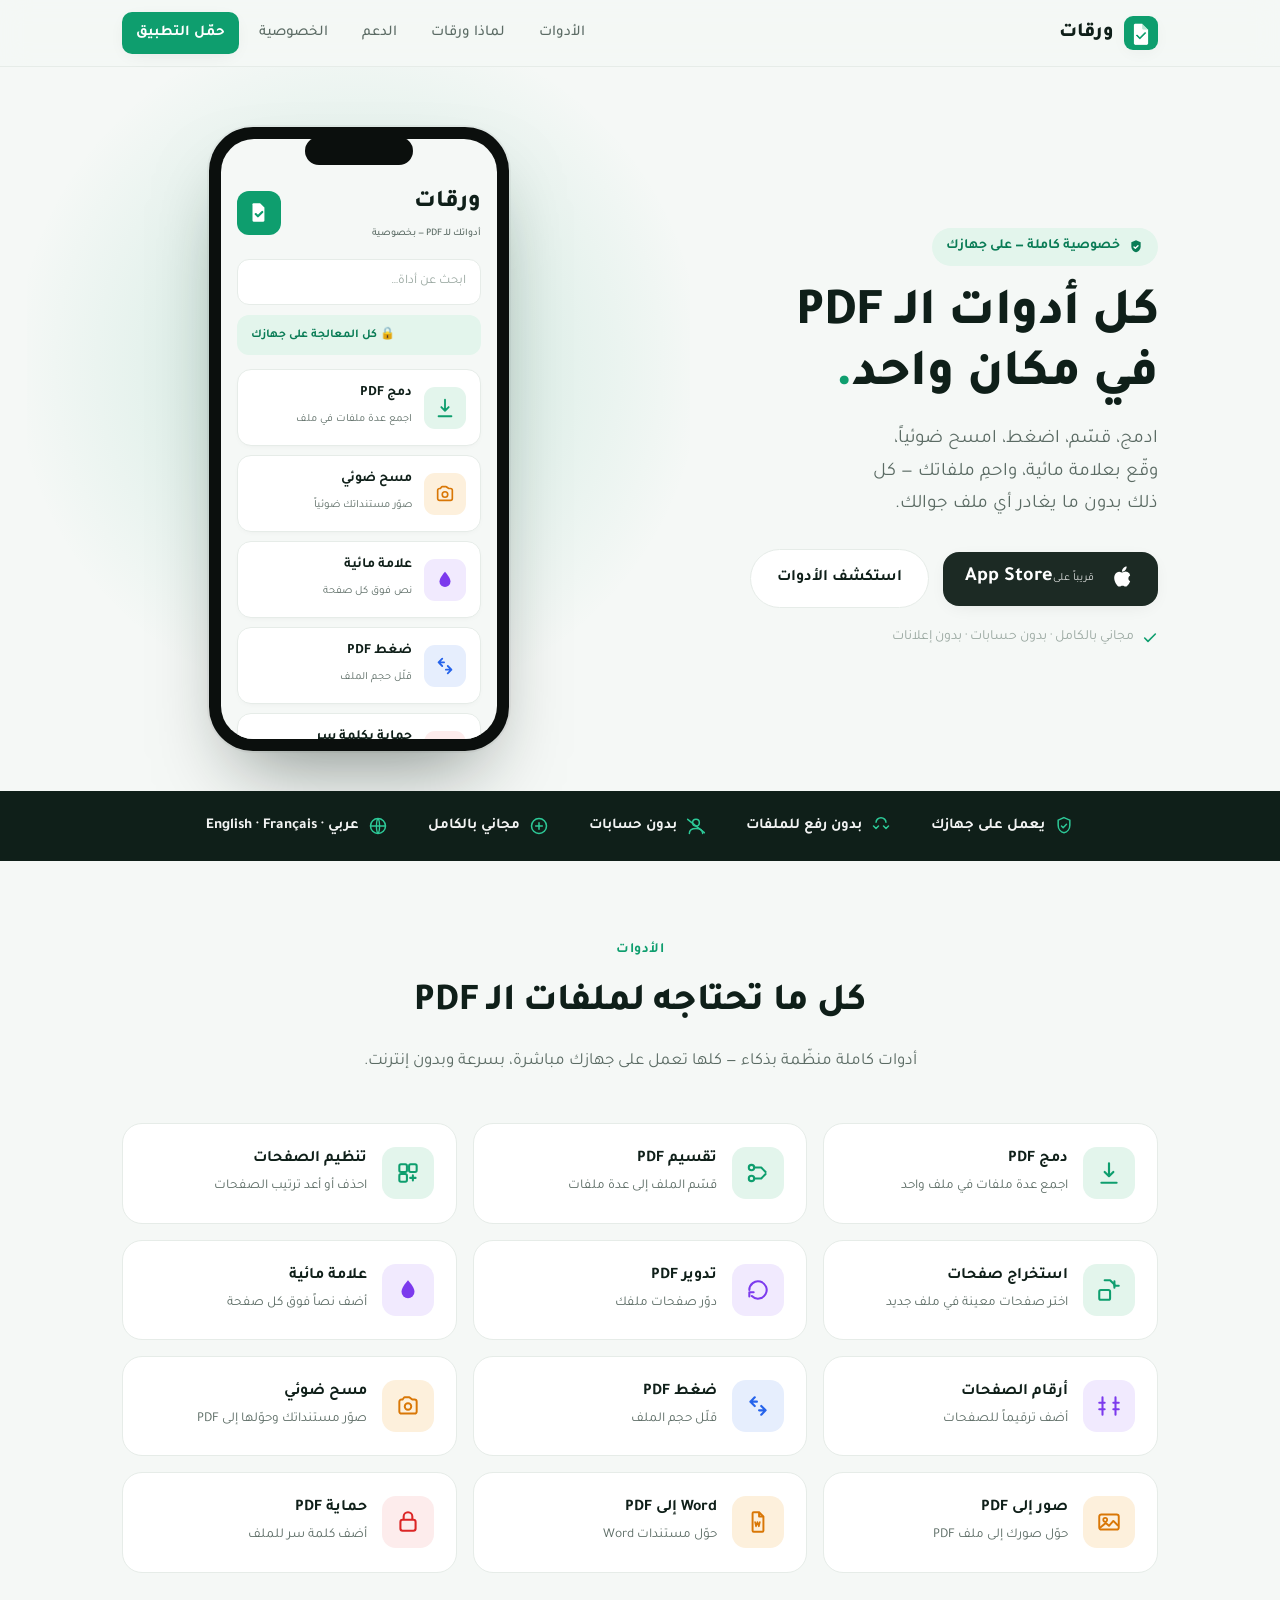
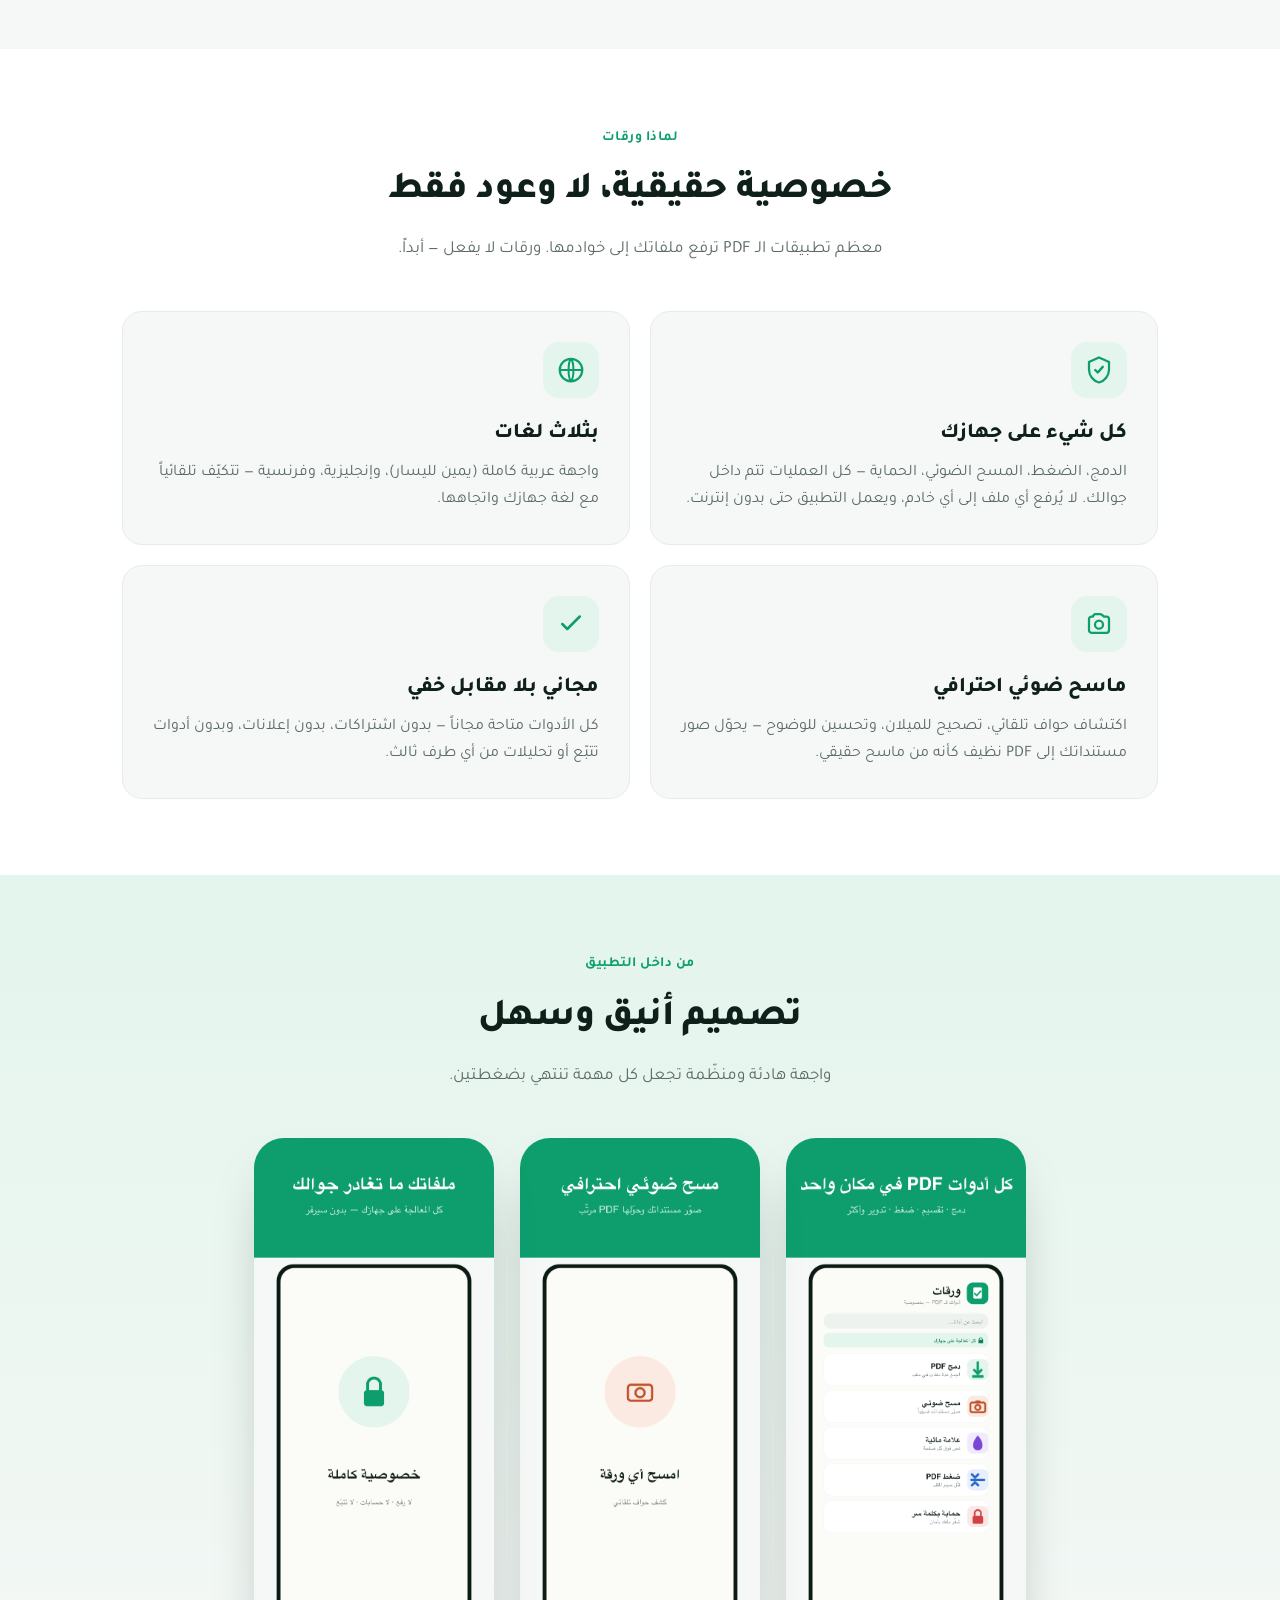
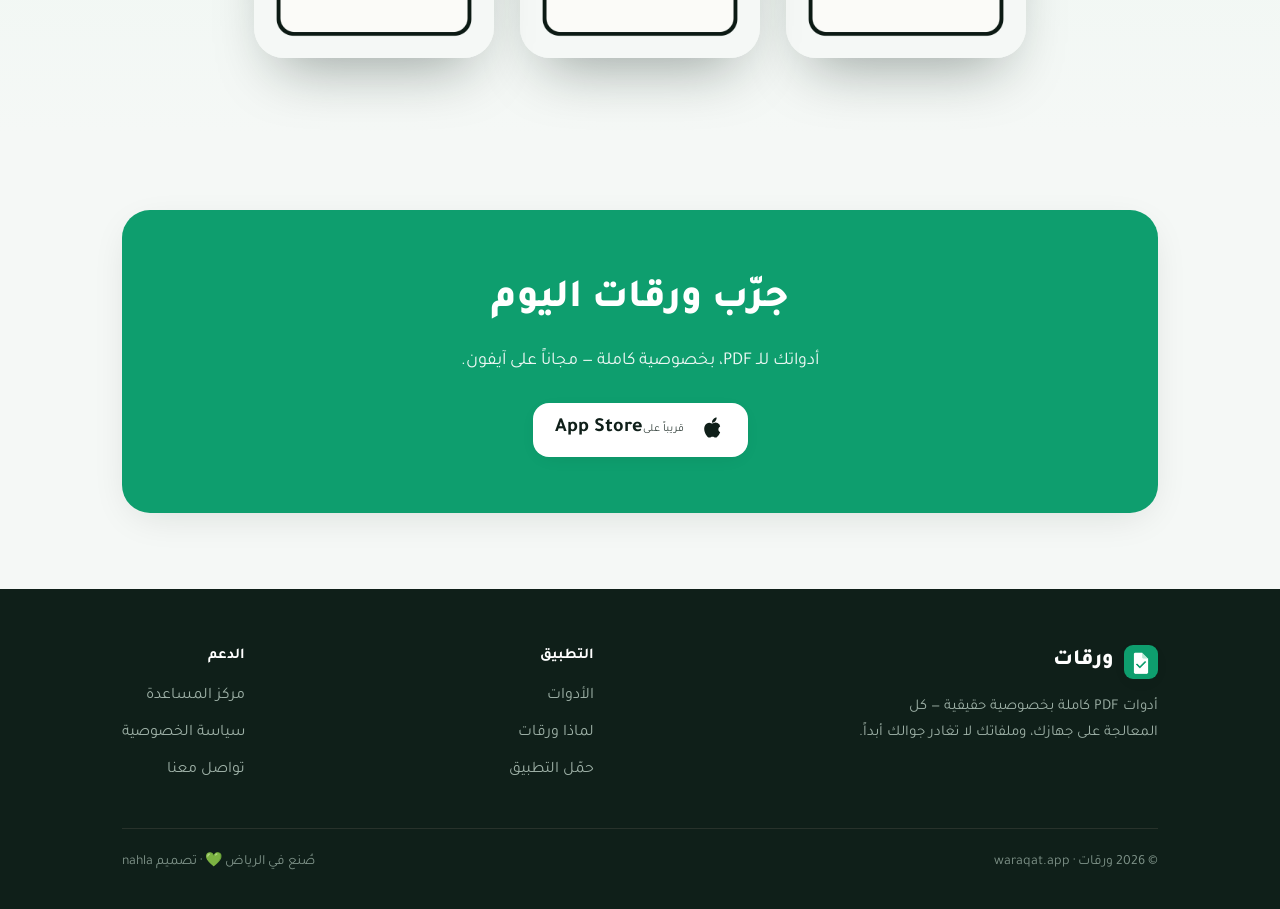
==== index.html @ 3c70c376 "Waraqat marketing site: landing, support, privacy Co-Authored-By: Claude Opus 4.8 <noreply@anthropic" ====
<!doctype html>
<html lang="ar" dir="rtl">
<head>
<meta charset="utf-8" />
<meta name="viewport" content="width=device-width, initial-scale=1" />
<title>ورقات — أدوات PDF بخصوصية كاملة | Waraqat</title>
<meta name="description" content="ورقات: كل أدوات الـ PDF في تطبيق واحد — دمج، تقسيم، ضغط، مسح ضوئي، علامة مائية، حماية والمزيد. كل المعالجة على جهازك، ملفاتك لا تغادر جوالك. عربي · English · Français." />
<meta name="theme-color" content="#0E9E6E" />
<link rel="icon" href="assets/icon.png" />
<meta property="og:title" content="ورقات — أدوات PDF بخصوصية كاملة" />
<meta property="og:description" content="كل أدوات الـ PDF في تطبيق واحد، وكل المعالجة على جهازك. ملفاتك لا تغادر جوالك." />
<meta property="og:image" content="assets/shot-home.png" />
<meta property="og:url" content="https://waraqat.app" />
<meta property="og:type" content="website" />
<link rel="preconnect" href="https://fonts.googleapis.com" />
<link rel="preconnect" href="https://fonts.gstatic.com" crossorigin />
<link href="https://fonts.googleapis.com/css2?family=Tajawal:wght@400;500;700;800&display=swap" rel="stylesheet" />
<link rel="stylesheet" href="styles.css" />
</head>
<body>

<!-- Nav -->
<nav class="nav">
  <div class="wrap">
    <a href="index.html" class="brand"><img src="assets/icon.png" alt="ورقات" /> ورقات</a>
    <div class="nav-links">
      <a href="#tools">الأدوات</a>
      <a href="#why">لماذا ورقات</a>
      <a href="support.html">الدعم</a>
      <a href="privacy.html">الخصوصية</a>
      <a href="#download" class="cta">حمّل التطبيق</a>
    </div>
  </div>
</nav>

<!-- Hero -->
<header class="hero">
  <div class="wrap">
    <div class="hero-copy">
      <span class="eyebrow">
        <svg viewBox="0 0 24 24" fill="none"><path d="M12 2l7 3v6c0 4.5-3 8.3-7 9-4-0.7-7-4.5-7-9V5l7-3z" fill="currentColor"/><path d="M9 12l2 2 4-4" stroke="#fff" stroke-width="2" stroke-linecap="round" stroke-linejoin="round"/></svg>
        خصوصية كاملة — على جهازك
      </span>
      <h1>كل أدوات الـ PDF<br>في مكان واحد<span class="accent">.</span></h1>
      <p class="lead">ادمج، قسّم، اضغط، امسح ضوئياً، وقّع بعلامة مائية، واحمِ ملفاتك — كل ذلك بدون ما يغادر أي ملف جوالك.</p>
      <div class="hero-cta">
        <a href="#download" class="store-badge soon">
          <svg viewBox="0 0 24 24" fill="currentColor"><path d="M16.5 2c.1 1-.3 2-1 2.8-.7.8-1.7 1.4-2.7 1.3-.1-1 .3-2 1-2.7C14.5 2.5 15.6 2 16.5 2zm2.8 7.2c-.6.4-1.4 1.1-1.4 2.4 0 1.5 1.3 2.1 1.4 2.1-.1.2-.4 1.3-1.2 2.4-.7.9-1.4 1.9-2.4 1.9s-1.3-.6-2.5-.6-1.5.6-2.5.6-1.7-.9-2.4-1.9c-1.4-2-2.5-5.6-1-8 .7-1.2 2-2 3.3-2 1 0 1.9.7 2.5.7.6 0 1.7-.8 2.9-.7.5 0 1.9.2 2.8 1.5z"/></svg>
          <span><span class="sb-small">قريباً على</span><span class="sb-big">App Store</span></span>
        </a>
        <a href="#tools" class="btn btn-ghost">استكشف الأدوات</a>
      </div>
      <div class="hero-note">
        <svg viewBox="0 0 24 24" fill="none"><path d="M20 6L9 17l-5-5" stroke="var(--green)" stroke-width="2.4" stroke-linecap="round" stroke-linejoin="round"/></svg>
        مجاني بالكامل · بدون حسابات · بدون إعلانات
      </div>
    </div>

    <!-- CSS phone mockup: the app home -->
    <div class="phone-stage">
      <div class="phone">
        <div class="phone-notch"></div>
        <div class="phone-screen">
          <div class="ps-inner">
            <div class="ps-head">
              <div class="ps-title">ورقات<small>أدواتك للـ PDF — بخصوصية</small></div>
              <div class="ps-logo">
                <svg viewBox="0 0 24 24" fill="none"><path d="M7 3h6l4 4v12a1 1 0 0 1-1 1H7a1 1 0 0 1-1-1V4a1 1 0 0 1 1-1z" fill="#fff"/><path d="M9 13l2 2 4-4" stroke="#0E9E6E" stroke-width="2" stroke-linecap="round" stroke-linejoin="round"/></svg>
              </div>
            </div>
            <div class="ps-search">ابحث عن أداة…</div>
            <div class="ps-banner">🔒 كل المعالجة على جهازك</div>

            <div class="ps-row">
              <div class="ps-ic" style="background:var(--c-organize-bg);color:var(--c-organize-fg)"><svg viewBox="0 0 24 24" fill="none"><path d="M12 3v12m0 0l-4-4m4 4l4-4M5 21h14" stroke="currentColor" stroke-width="2" stroke-linecap="round" stroke-linejoin="round"/></svg></div>
              <div class="txt"><b>دمج PDF</b><span>اجمع عدة ملفات في ملف</span></div>
            </div>
            <div class="ps-row">
              <div class="ps-ic" style="background:var(--c-convert-bg);color:var(--c-convert-fg)"><svg viewBox="0 0 24 24" fill="none"><path d="M4 8a2 2 0 0 1 2-2h1l1.2-1.6a1 1 0 0 1 .8-.4h4a1 1 0 0 1 .8.4L16 6h2a2 2 0 0 1 2 2v9a2 2 0 0 1-2 2H6a2 2 0 0 1-2-2V8z" stroke="currentColor" stroke-width="1.8"/><circle cx="12" cy="12.5" r="3" stroke="currentColor" stroke-width="1.8"/></svg></div>
              <div class="txt"><b>مسح ضوئي</b><span>صوّر مستنداتك ضوئياً</span></div>
            </div>
            <div class="ps-row">
              <div class="ps-ic" style="background:var(--c-edit-bg);color:var(--c-edit-fg)"><svg viewBox="0 0 24 24" fill="none"><path d="M12 3s6 6.5 6 10.5A6 6 0 0 1 6 13.5C6 9.5 12 3 12 3z" fill="currentColor"/></svg></div>
              <div class="txt"><b>علامة مائية</b><span>نص فوق كل صفحة</span></div>
            </div>
            <div class="ps-row">
              <div class="ps-ic" style="background:var(--c-optimize-bg);color:var(--c-optimize-fg)"><svg viewBox="0 0 24 24" fill="none"><path d="M9 4L5 8m0 0l4 4M5 8h6m4 12l4-4m0 0l-4-4m4 4h-6" stroke="currentColor" stroke-width="2" stroke-linecap="round" stroke-linejoin="round"/></svg></div>
              <div class="txt"><b>ضغط PDF</b><span>قلّل حجم الملف</span></div>
            </div>
            <div class="ps-row">
              <div class="ps-ic" style="background:var(--c-security-bg);color:var(--c-security-fg)"><svg viewBox="0 0 24 24" fill="none"><rect x="5" y="10" width="14" height="10" rx="2" stroke="currentColor" stroke-width="1.9"/><path d="M8 10V7a4 4 0 0 1 8 0v3" stroke="currentColor" stroke-width="1.9"/></svg></div>
              <div class="txt"><b>حماية بكلمة سر</b><span>شفّر ملفك بأمان</span></div>
            </div>
          </div>
        </div>
      </div>
    </div>
  </div>
</header>

<!-- Trust bar -->
<div class="trust">
  <div class="wrap">
    <div class="item"><svg viewBox="0 0 24 24" fill="none"><path d="M12 2l7 3v6c0 4.5-3 8.3-7 9-4-.7-7-4.5-7-9V5l7-3z" stroke="currentColor" stroke-width="1.8"/><path d="M9 12l2 2 4-4" stroke="currentColor" stroke-width="1.8" stroke-linecap="round" stroke-linejoin="round"/></svg> يعمل على جهازك</div>
    <div class="item"><svg viewBox="0 0 24 24" fill="none"><path d="M18 8A6 6 0 1 0 6 8" stroke="currentColor" stroke-width="1.8"/><path d="M3 12l3 3 3-3M21 12l-3 3-3-3" stroke="currentColor" stroke-width="1.8" stroke-linecap="round" stroke-linejoin="round"/></svg> بدون رفع للملفات</div>
    <div class="item"><svg viewBox="0 0 24 24" fill="none"><circle cx="12" cy="8" r="4" stroke="currentColor" stroke-width="1.8"/><path d="M4 21c0-4 3.6-6 8-6s8 2 8 6" stroke="currentColor" stroke-width="1.8" stroke-linecap="round"/><path d="M2 4l20 16" stroke="currentColor" stroke-width="1.8" stroke-linecap="round"/></svg> بدون حسابات</div>
    <div class="item"><svg viewBox="0 0 24 24" fill="none"><circle cx="12" cy="12" r="9" stroke="currentColor" stroke-width="1.8"/><path d="M8 12h8M12 8v8" stroke="currentColor" stroke-width="1.8" stroke-linecap="round"/></svg> مجاني بالكامل</div>
    <div class="item"><svg viewBox="0 0 24 24" fill="none"><circle cx="12" cy="12" r="9" stroke="currentColor" stroke-width="1.8"/><path d="M3 12h18M12 3c2.5 3 2.5 15 0 18M12 3c-2.5 3-2.5 15 0 18" stroke="currentColor" stroke-width="1.6"/></svg> عربي · English · Français</div>
  </div>
</div>

<!-- Tools -->
<section id="tools">
  <div class="wrap">
    <div class="sec-head">
      <span class="kicker">الأدوات</span>
      <h2>كل ما تحتاجه لملفات الـ PDF</h2>
      <p>أدوات كاملة منظّمة بذكاء — كلها تعمل على جهازك مباشرة، بسرعة وبدون إنترنت.</p>
    </div>
    <div class="tools-grid">
      <!-- organize -->
      <div class="tool">
        <div class="t-ic" style="background:var(--c-organize-bg);color:var(--c-organize-fg)"><svg viewBox="0 0 24 24" fill="none"><path d="M12 3v12m0 0l-4-4m4 4l4-4M5 21h14" stroke="currentColor" stroke-width="2" stroke-linecap="round" stroke-linejoin="round"/></svg></div>
        <div><b>دمج PDF</b><span>اجمع عدة ملفات في ملف واحد</span></div>
      </div>
      <div class="tool">
        <div class="t-ic" style="background:var(--c-organize-bg);color:var(--c-organize-fg)"><svg viewBox="0 0 24 24" fill="none"><circle cx="6" cy="7" r="2.5" stroke="currentColor" stroke-width="1.9"/><circle cx="6" cy="17" r="2.5" stroke="currentColor" stroke-width="1.9"/><path d="M8.5 7H15l4 4M8.5 17H15l4-4" stroke="currentColor" stroke-width="1.9" stroke-linecap="round" stroke-linejoin="round"/></svg></div>
        <div><b>تقسيم PDF</b><span>قسّم الملف إلى عدة ملفات</span></div>
      </div>
      <div class="tool">
        <div class="t-ic" style="background:var(--c-organize-bg);color:var(--c-organize-fg)"><svg viewBox="0 0 24 24" fill="none"><rect x="4" y="4" width="7" height="7" rx="1.5" stroke="currentColor" stroke-width="1.9"/><rect x="13" y="4" width="7" height="7" rx="1.5" stroke="currentColor" stroke-width="1.9"/><rect x="4" y="13" width="7" height="7" rx="1.5" stroke="currentColor" stroke-width="1.9"/><path d="M16.5 14v5M14 16.5h5" stroke="currentColor" stroke-width="1.9" stroke-linecap="round"/></svg></div>
        <div><b>تنظيم الصفحات</b><span>احذف أو أعد ترتيب الصفحات</span></div>
      </div>
      <div class="tool">
        <div class="t-ic" style="background:var(--c-organize-bg);color:var(--c-organize-fg)"><svg viewBox="0 0 24 24" fill="none"><path d="M8 3h5l4 4v3" stroke="currentColor" stroke-width="1.9" stroke-linecap="round" stroke-linejoin="round"/><path d="M17 4v4h4" stroke="currentColor" stroke-width="1.9" stroke-linecap="round" stroke-linejoin="round"/><rect x="3" y="12" width="10" height="9" rx="1.5" stroke="currentColor" stroke-width="1.9"/></svg></div>
        <div><b>استخراج صفحات</b><span>اختر صفحات معينة في ملف جديد</span></div>
      </div>
      <!-- edit -->
      <div class="tool">
        <div class="t-ic" style="background:var(--c-edit-bg);color:var(--c-edit-fg)"><svg viewBox="0 0 24 24" fill="none"><path d="M4 12a8 8 0 1 1 2.3 5.6" stroke="currentColor" stroke-width="1.9" stroke-linecap="round"/><path d="M4 18v-4h4" stroke="currentColor" stroke-width="1.9" stroke-linecap="round" stroke-linejoin="round"/></svg></div>
        <div><b>تدوير PDF</b><span>دوّر صفحات ملفك</span></div>
      </div>
      <div class="tool">
        <div class="t-ic" style="background:var(--c-edit-bg);color:var(--c-edit-fg)"><svg viewBox="0 0 24 24" fill="none"><path d="M12 3s6 6.5 6 10.5A6 6 0 0 1 6 13.5C6 9.5 12 3 12 3z" fill="currentColor"/></svg></div>
        <div><b>علامة مائية</b><span>أضف نصاً فوق كل صفحة</span></div>
      </div>
      <div class="tool">
        <div class="t-ic" style="background:var(--c-edit-bg);color:var(--c-edit-fg)"><svg viewBox="0 0 24 24" fill="none"><path d="M6 4v16M18 4v16M3 9h5M3 15h5M16 9h5M16 15h5" stroke="currentColor" stroke-width="1.9" stroke-linecap="round"/></svg></div>
        <div><b>أرقام الصفحات</b><span>أضف ترقيماً للصفحات</span></div>
      </div>
      <!-- optimize -->
      <div class="tool">
        <div class="t-ic" style="background:var(--c-optimize-bg);color:var(--c-optimize-fg)"><svg viewBox="0 0 24 24" fill="none"><path d="M9 4L5 8m0 0l4 4M5 8h6m4 12l4-4m0 0l-4-4m4 4h-6" stroke="currentColor" stroke-width="2" stroke-linecap="round" stroke-linejoin="round"/></svg></div>
        <div><b>ضغط PDF</b><span>قلّل حجم الملف</span></div>
      </div>
      <!-- convert -->
      <div class="tool">
        <div class="t-ic" style="background:var(--c-convert-bg);color:var(--c-convert-fg)"><svg viewBox="0 0 24 24" fill="none"><path d="M4 8a2 2 0 0 1 2-2h1l1.2-1.6a1 1 0 0 1 .8-.4h4a1 1 0 0 1 .8.4L16 6h2a2 2 0 0 1 2 2v9a2 2 0 0 1-2 2H6a2 2 0 0 1-2-2V8z" stroke="currentColor" stroke-width="1.8"/><circle cx="12" cy="12.5" r="3" stroke="currentColor" stroke-width="1.8"/></svg></div>
        <div><b>مسح ضوئي</b><span>صوّر مستنداتك وحوّلها إلى PDF</span></div>
      </div>
      <div class="tool">
        <div class="t-ic" style="background:var(--c-convert-bg);color:var(--c-convert-fg)"><svg viewBox="0 0 24 24" fill="none"><rect x="3" y="5" width="18" height="14" rx="2" stroke="currentColor" stroke-width="1.8"/><circle cx="8.5" cy="10" r="1.8" stroke="currentColor" stroke-width="1.6"/><path d="M4 17l5-4 3 2.5L16 11l4 4" stroke="currentColor" stroke-width="1.8" stroke-linecap="round" stroke-linejoin="round"/></svg></div>
        <div><b>صور إلى PDF</b><span>حوّل صورك إلى ملف PDF</span></div>
      </div>
      <div class="tool">
        <div class="t-ic" style="background:var(--c-convert-bg);color:var(--c-convert-fg)"><svg viewBox="0 0 24 24" fill="none"><path d="M8 3h5l4 4v13a1 1 0 0 1-1 1H8a1 1 0 0 1-1-1V4a1 1 0 0 1 1-1z" stroke="currentColor" stroke-width="1.8"/><path d="M13 3v4h4" stroke="currentColor" stroke-width="1.8" stroke-linejoin="round"/><path d="M9.3 12l.9 4 1.3-4 1.3 4 .9-4" stroke="currentColor" stroke-width="1.5" stroke-linecap="round" stroke-linejoin="round"/></svg></div>
        <div><b>Word إلى PDF</b><span>حوّل مستندات Word</span></div>
      </div>
      <!-- security -->
      <div class="tool">
        <div class="t-ic" style="background:var(--c-security-bg);color:var(--c-security-fg)"><svg viewBox="0 0 24 24" fill="none"><rect x="5" y="10" width="14" height="10" rx="2" stroke="currentColor" stroke-width="1.9"/><path d="M8 10V7a4 4 0 0 1 8 0v3" stroke="currentColor" stroke-width="1.9"/></svg></div>
        <div><b>حماية PDF</b><span>أضف كلمة سر للملف</span></div>
      </div>
    </div>
  </div>
</section>

<!-- Why Waraqat -->
<section id="why" class="why">
  <div class="wrap">
    <div class="sec-head">
      <span class="kicker">لماذا ورقات</span>
      <h2>خصوصية حقيقية، لا وعود فقط</h2>
      <p>معظم تطبيقات الـ PDF ترفع ملفاتك إلى خوادمها. ورقات لا يفعل — أبداً.</p>
    </div>
    <div class="why-grid">
      <div class="feature">
        <div class="f-ic"><svg viewBox="0 0 24 24" fill="none"><path d="M12 2l8 3.5v6c0 5-3.4 9.4-8 10.5-4.6-1.1-8-5.5-8-10.5v-6L12 2z" stroke="currentColor" stroke-width="1.8"/><path d="M9 12l2 2 4-4.5" stroke="currentColor" stroke-width="1.9" stroke-linecap="round" stroke-linejoin="round"/></svg></div>
        <h3>كل شيء على جهازك</h3>
        <p>الدمج، الضغط، المسح الضوئي، الحماية — كل العمليات تتم داخل جوالك. لا يُرفع أي ملف إلى أي خادم، ويعمل التطبيق حتى بدون إنترنت.</p>
      </div>
      <div class="feature">
        <div class="f-ic"><svg viewBox="0 0 24 24" fill="none"><circle cx="12" cy="12" r="9" stroke="currentColor" stroke-width="1.8"/><path d="M3 12h18M12 3c2.6 3 2.6 15 0 18M12 3c-2.6 3-2.6 15 0 18" stroke="currentColor" stroke-width="1.6"/></svg></div>
        <h3>بثلاث لغات</h3>
        <p>واجهة عربية كاملة (يمين لليسار)، وإنجليزية، وفرنسية — تتكيّف تلقائياً مع لغة جهازك واتجاهها.</p>
      </div>
      <div class="feature">
        <div class="f-ic"><svg viewBox="0 0 24 24" fill="none"><path d="M4 8a2 2 0 0 1 2-2h1l1.2-1.6a1 1 0 0 1 .8-.4h4a1 1 0 0 1 .8.4L16 6h2a2 2 0 0 1 2 2v9a2 2 0 0 1-2 2H6a2 2 0 0 1-2-2V8z" stroke="currentColor" stroke-width="1.8"/><circle cx="12" cy="12.5" r="3.2" stroke="currentColor" stroke-width="1.8"/></svg></div>
        <h3>ماسح ضوئي احترافي</h3>
        <p>اكتشاف حواف تلقائي، تصحيح للميلان، وتحسين للوضوح — يحوّل صور مستنداتك إلى PDF نظيف كأنه من ماسح حقيقي.</p>
      </div>
      <div class="feature">
        <div class="f-ic"><svg viewBox="0 0 24 24" fill="none"><path d="M5 12l4 4 10-10" stroke="currentColor" stroke-width="2" stroke-linecap="round" stroke-linejoin="round"/></svg></div>
        <h3>مجاني بلا مقابل خفي</h3>
        <p>كل الأدوات متاحة مجاناً — بدون اشتراكات، بدون إعلانات، وبدون أدوات تتبّع أو تحليلات من أي طرف ثالث.</p>
      </div>
    </div>
  </div>
</section>

<!-- Screenshots -->
<section class="shots">
  <div class="wrap">
    <div class="sec-head">
      <span class="kicker">من داخل التطبيق</span>
      <h2>تصميم أنيق وسهل</h2>
      <p>واجهة هادئة ومنظّمة تجعل كل مهمة تنتهي بضغطتين.</p>
    </div>
    <div class="shots-row">
      <img src="assets/shot-home.png" alt="الشاشة الرئيسية لتطبيق ورقات" loading="lazy" />
      <img src="assets/shot-scan.png" alt="المسح الضوئي في تطبيق ورقات" loading="lazy" />
      <img src="assets/shot-privacy.png" alt="خصوصية تطبيق ورقات" loading="lazy" />
    </div>
  </div>
</section>

<!-- Download CTA -->
<section id="download">
  <div class="wrap">
    <div class="cta-band">
      <h2>جرّب ورقات اليوم</h2>
      <p>أدواتك للـ PDF، بخصوصية كاملة — مجاناً على آيفون.</p>
      <a href="#" class="store-badge">
        <svg viewBox="0 0 24 24" fill="currentColor"><path d="M16.5 2c.1 1-.3 2-1 2.8-.7.8-1.7 1.4-2.7 1.3-.1-1 .3-2 1-2.7C14.5 2.5 15.6 2 16.5 2zm2.8 7.2c-.6.4-1.4 1.1-1.4 2.4 0 1.5 1.3 2.1 1.4 2.1-.1.2-.4 1.3-1.2 2.4-.7.9-1.4 1.9-2.4 1.9s-1.3-.6-2.5-.6-1.5.6-2.5.6-1.7-.9-2.4-1.9c-1.4-2-2.5-5.6-1-8 .7-1.2 2-2 3.3-2 1 0 1.9.7 2.5.7.6 0 1.7-.8 2.9-.7.5 0 1.9.2 2.8 1.5z"/></svg>
        <span><span class="sb-small">قريباً على</span><span class="sb-big">App Store</span></span>
      </a>
    </div>
  </div>
</section>

<!-- Footer -->
<footer class="footer">
  <div class="wrap">
    <div class="cols">
      <div>
        <div class="brand" style="font-size:22px"><img src="assets/icon.png" alt="" style="width:34px;height:34px;border-radius:9px" /> ورقات</div>
        <p class="f-about">أدوات PDF كاملة بخصوصية حقيقية — كل المعالجة على جهازك، وملفاتك لا تغادر جوالك أبداً.</p>
      </div>
      <div>
        <h4>التطبيق</h4>
        <ul>
          <li><a href="#tools">الأدوات</a></li>
          <li><a href="#why">لماذا ورقات</a></li>
          <li><a href="#download">حمّل التطبيق</a></li>
        </ul>
      </div>
      <div>
        <h4>الدعم</h4>
        <ul>
          <li><a href="support.html">مركز المساعدة</a></li>
          <li><a href="privacy.html">سياسة الخصوصية</a></li>
          <li><a href="mailto:nahlah@nahlah.io">تواصل معنا</a></li>
        </ul>
      </div>
    </div>
    <div class="bottom">
      <span>© 2026 ورقات · waraqat.app</span>
      <span>صُنع في الرياض 💚 · تصميم nahla</span>
    </div>
  </div>
</footer>

</body>
</html>
---- styles.css ----
/* ============ Waraqat — waraqat.app ============
   Privacy-first PDF tools. Emerald identity, matches the app theme. */

:root {
  --green: #0E9E6E;
  --green-dark: #0A7C56;
  --green-soft: #E3F5EC;
  --ink: #0F1F19;
  --muted: #5B6B64;
  --faint: #9AA8A1;
  --bg: #F5F8F6;
  --card: #FFFFFF;
  --line: #E6ECE8;

  /* tool category accents (from the app) */
  --c-organize-fg:#0E9E6E; --c-organize-bg:#E3F5EC;
  --c-edit-fg:#7C3AED;     --c-edit-bg:#F1EAFE;
  --c-optimize-fg:#2563EB; --c-optimize-bg:#E6EEFD;
  --c-convert-fg:#D97706;  --c-convert-bg:#FDF0DC;
  --c-security-fg:#DC2626; --c-security-bg:#FDECEC;

  --radius: 20px;
  --radius-sm: 14px;
  --shadow: 0 10px 40px -12px rgba(11,27,20,.14);
  --shadow-soft: 0 4px 20px -8px rgba(11,27,20,.12);
  --maxw: 1080px;
}

* { box-sizing: border-box; }
html { scroll-behavior: smooth; -webkit-text-size-adjust: 100%; }
body {
  margin: 0;
  font-family: "Tajawal", -apple-system, "Segoe UI", Roboto, "Helvetica Neue", Arial, sans-serif;
  background: var(--bg);
  color: var(--ink);
  line-height: 1.7;
  -webkit-font-smoothing: antialiased;
}
img { max-width: 100%; display: block; }
a { color: var(--green); text-decoration: none; }
.wrap { max-width: var(--maxw); margin: 0 auto; padding: 0 22px; }
section { padding: 76px 0; }

/* ---------- Nav ---------- */
.nav {
  position: sticky; top: 0; z-index: 50;
  background: rgba(245,248,246,.82);
  backdrop-filter: saturate(180%) blur(14px);
  -webkit-backdrop-filter: saturate(180%) blur(14px);
  border-bottom: 1px solid var(--line);
}
.nav .wrap { display: flex; align-items: center; justify-content: space-between; height: 66px; }
.brand { display: flex; align-items: center; gap: 10px; font-weight: 800; font-size: 20px; color: var(--ink); }
.brand img { width: 34px; height: 34px; border-radius: 9px; box-shadow: var(--shadow-soft); }
.nav-links { display: flex; align-items: center; gap: 6px; }
.nav-links a {
  color: var(--muted); font-weight: 500; font-size: 15px;
  padding: 8px 14px; border-radius: 10px; transition: .18s;
}
.nav-links a:hover { color: var(--ink); background: var(--green-soft); }
.nav-links a.cta {
  color: #fff; background: var(--green); font-weight: 700;
  box-shadow: var(--shadow-soft);
}
.nav-links a.cta:hover { background: var(--green-dark); color: #fff; }

/* ---------- Buttons ---------- */
.btn {
  display: inline-flex; align-items: center; justify-content: center; gap: 10px;
  font-family: inherit; font-weight: 700; font-size: 16px;
  padding: 15px 26px; border-radius: 999px; border: none; cursor: pointer;
  transition: transform .12s ease, box-shadow .2s, background .2s;
}
.btn-primary { background: var(--green); color: #fff; box-shadow: 0 8px 24px -8px rgba(14,158,110,.6); }
.btn-primary:hover { background: var(--green-dark); transform: translateY(-2px); }
.btn-ghost { background: #fff; color: var(--ink); border: 1px solid var(--line); }
.btn-ghost:hover { border-color: var(--green); color: var(--green); }
.btn svg { width: 22px; height: 22px; }

/* App Store badge */
.store-badge {
  display: inline-flex; align-items: center; gap: 12px;
  background: var(--ink); color: #fff; padding: 12px 22px; border-radius: 16px;
  box-shadow: var(--shadow-soft); transition: transform .15s, opacity .2s;
}
.store-badge:hover { transform: translateY(-2px); color: #fff; }
.store-badge svg { width: 30px; height: 30px; flex: none; }
.store-badge .sb-small { font-size: 11px; opacity: .85; line-height: 1; margin-bottom: 3px; }
.store-badge .sb-big { font-size: 20px; font-weight: 700; line-height: 1; }
.store-badge.soon { background: #1c2a24; }
.store-badge.soon .sb-big { font-weight: 700; }

/* ---------- Hero ---------- */
.hero { padding: 60px 0 40px; overflow: hidden; }
.hero .wrap { display: grid; grid-template-columns: 1.05fr .95fr; gap: 40px; align-items: center; }
.hero-copy .eyebrow {
  display: inline-flex; align-items: center; gap: 8px;
  background: var(--green-soft); color: var(--green-dark);
  font-weight: 700; font-size: 14px; padding: 7px 14px; border-radius: 999px; margin-bottom: 20px;
}
.hero-copy .eyebrow svg { width: 16px; height: 16px; }
.hero h1 { font-size: clamp(34px, 5vw, 52px); line-height: 1.18; margin: 0 0 16px; font-weight: 800; letter-spacing: -.5px; }
.hero h1 .accent { color: var(--green); }
.hero .lead { font-size: 19px; color: var(--muted); margin: 0 0 28px; max-width: 30ch; }
.hero-cta { display: flex; flex-wrap: wrap; gap: 14px; align-items: center; }
.hero-note { margin-top: 18px; color: var(--faint); font-size: 14px; display: flex; align-items: center; gap: 8px; }
.hero-note svg { width: 16px; height: 16px; }

/* Phone mockup (CSS recreation of the app home) */
.phone-stage { display: flex; justify-content: center; position: relative; }
.phone-stage::before {
  content: ""; position: absolute; inset: -10% -20%;
  background: radial-gradient(circle at 50% 40%, rgba(14,158,110,.18), transparent 62%);
  z-index: 0;
}
.phone {
  position: relative; z-index: 1;
  width: 300px; background: #0b0f0d; border-radius: 44px; padding: 12px;
  box-shadow: 0 40px 80px -30px rgba(11,27,20,.5), 0 0 0 2px rgba(0,0,0,.04);
}
.phone-screen { background: var(--bg); border-radius: 33px; overflow: hidden; height: 600px; position: relative; }
.phone-notch { position: absolute; top: 10px; left: 50%; transform: translateX(-50%); width: 108px; height: 28px; background: #0b0f0d; border-radius: 999px; z-index: 3; }
.ps-inner { padding: 44px 16px 16px; direction: rtl; }
.ps-head { display: flex; align-items: center; justify-content: space-between; margin-bottom: 16px; }
.ps-title { font-size: 24px; font-weight: 800; }
.ps-title small { display: block; font-size: 10px; font-weight: 500; color: var(--muted); margin-top: 2px; }
.ps-logo { width: 44px; height: 44px; border-radius: 12px; background: var(--green); display: flex; align-items: center; justify-content: center; }
.ps-logo svg { width: 26px; height: 26px; }
.ps-search { background: #fff; border: 1px solid var(--line); border-radius: 12px; padding: 11px 14px; color: var(--faint); font-size: 13px; margin-bottom: 10px; }
.ps-banner { background: var(--green-soft); color: var(--green-dark); border-radius: 12px; padding: 10px 14px; font-size: 12px; font-weight: 700; margin-bottom: 14px; display:flex; align-items:center; gap:6px; justify-content:flex-end;}
.ps-row { background: #fff; border: 1px solid var(--line); border-radius: 14px; padding: 12px 14px; display: flex; align-items: center; gap: 12px; margin-bottom: 9px; box-shadow: 0 2px 8px -6px rgba(11,27,20,.15); }
.ps-row .txt { flex: 1; text-align: right; }
.ps-row .txt b { display: block; font-size: 14px; font-weight: 700; }
.ps-row .txt span { font-size: 11px; color: var(--muted); }
.ps-ic { width: 42px; height: 42px; border-radius: 11px; display: flex; align-items: center; justify-content: center; flex: none; }
.ps-ic svg { width: 22px; height: 22px; }

/* ---------- Trust bar ---------- */
.trust { background: var(--ink); color: #fff; padding: 22px 0; }
.trust .wrap { display: flex; flex-wrap: wrap; justify-content: center; gap: 14px 40px; }
.trust .item { display: flex; align-items: center; gap: 9px; font-weight: 600; font-size: 15px; opacity: .95; }
.trust .item svg { width: 20px; height: 20px; color: #2FD39F; }

/* ---------- Section heading ---------- */
.sec-head { text-align: center; max-width: 640px; margin: 0 auto 46px; }
.sec-head .kicker { color: var(--green); font-weight: 700; font-size: 14px; letter-spacing: .5px; }
.sec-head h2 { font-size: clamp(28px, 4vw, 38px); margin: 8px 0 12px; font-weight: 800; letter-spacing: -.4px; }
.sec-head p { color: var(--muted); font-size: 17px; margin: 0; }

/* ---------- Tools grid ---------- */
.tools-grid { display: grid; grid-template-columns: repeat(3, 1fr); gap: 16px; }
.tool {
  background: var(--card); border: 1px solid var(--line); border-radius: var(--radius);
  padding: 22px; display: flex; align-items: center; gap: 15px; transition: .18s;
}
.tool:hover { transform: translateY(-3px); box-shadow: var(--shadow); border-color: transparent; }
.tool .t-ic { width: 52px; height: 52px; border-radius: 14px; display: flex; align-items: center; justify-content: center; flex: none; }
.tool .t-ic svg { width: 26px; height: 26px; }
.tool b { font-size: 16px; font-weight: 700; display: block; }
.tool span { font-size: 13.5px; color: var(--muted); }
.tool .badge-soon { font-size: 11px; font-weight: 700; color: var(--green); background: var(--green-soft); padding: 2px 8px; border-radius: 999px; margin-inline-start: 6px; vertical-align: middle; }

/* ---------- Features / why ---------- */
.why { background: #fff; }
.why-grid { display: grid; grid-template-columns: repeat(2, 1fr); gap: 20px; }
.feature {
  background: var(--bg); border: 1px solid var(--line); border-radius: var(--radius);
  padding: 30px; position: relative; overflow: hidden;
}
.feature .f-ic { width: 56px; height: 56px; border-radius: 16px; background: var(--green-soft); color: var(--green); display: flex; align-items: center; justify-content: center; margin-bottom: 18px; }
.feature .f-ic svg { width: 30px; height: 30px; }
.feature h3 { font-size: 21px; margin: 0 0 8px; font-weight: 800; }
.feature p { color: var(--muted); font-size: 16px; margin: 0; }

/* ---------- Screens gallery ---------- */
.shots { background: linear-gradient(180deg, var(--green-soft), var(--bg)); }
.shots-row { display: flex; gap: 26px; justify-content: center; flex-wrap: wrap; }
.shots-row img { width: 240px; border-radius: 30px; box-shadow: 0 30px 60px -24px rgba(11,27,20,.4); }

/* ---------- CTA band ---------- */
.cta-band { background: var(--green); color: #fff; text-align: center; border-radius: 28px; padding: 56px 30px; box-shadow: var(--shadow); }
.cta-band h2 { font-size: clamp(28px, 4vw, 40px); margin: 0 0 12px; font-weight: 800; }
.cta-band p { font-size: 18px; opacity: .92; margin: 0 0 26px; }
.cta-band .store-badge { background: #fff; color: var(--ink); }
.cta-band .store-badge:hover { color: var(--ink); }

/* ---------- Footer ---------- */
.footer { background: var(--ink); color: #cfe0d8; padding: 54px 0 34px; }
.footer .cols { display: flex; flex-wrap: wrap; justify-content: space-between; gap: 30px; margin-bottom: 34px; }
.footer .brand { color: #fff; }
.footer .f-about { max-width: 300px; color: #9db0a6; font-size: 15px; margin-top: 14px; }
.footer h4 { color: #fff; font-size: 15px; margin: 0 0 14px; }
.footer ul { list-style: none; padding: 0; margin: 0; }
.footer li { margin-bottom: 10px; }
.footer a { color: #9db0a6; }
.footer a:hover { color: #2FD39F; }
.footer .bottom { border-top: 1px solid #28322b; padding-top: 22px; display: flex; flex-wrap: wrap; justify-content: space-between; gap: 12px; color: #7f9389; font-size: 14px; }

/* ---------- Content pages (privacy / support) ---------- */
.page-hero { background: #fff; border-bottom: 1px solid var(--line); padding: 54px 0 44px; }
.page-hero h1 { font-size: clamp(30px, 4vw, 42px); margin: 0 0 10px; font-weight: 800; }
.page-hero p { color: var(--muted); font-size: 18px; margin: 0; }
.page-hero .updated { color: var(--faint); font-size: 14px; margin-top: 8px; }
.doc { max-width: 780px; }
.doc .card {
  background: var(--card); border: 1px solid var(--line); border-radius: var(--radius);
  padding: 26px 28px; margin-bottom: 16px;
}
.doc .card.hl { background: var(--green); color: #fff; border: none; }
.doc .card.hl h2, .doc .card.hl a { color: #fff; }
.doc h2 { font-size: 20px; margin: 0 0 12px; color: var(--green); font-weight: 800; }
.doc p { margin: 0 0 12px; font-size: 16.5px; }
.doc p:last-child { margin-bottom: 0; }
.doc ul { margin: 0; padding-inline-start: 22px; }
.doc li { margin-bottom: 9px; font-size: 16.5px; }
.doc .en { direction: ltr; text-align: left; margin-top: 46px; padding-top: 30px; border-top: 2px solid var(--line); }

/* FAQ */
.faq { max-width: 780px; }
.faq details {
  background: var(--card); border: 1px solid var(--line); border-radius: var(--radius-sm);
  padding: 4px 22px; margin-bottom: 12px; transition: .2s;
}
.faq details[open] { box-shadow: var(--shadow-soft); }
.faq summary {
  cursor: pointer; list-style: none; font-weight: 700; font-size: 17px;
  padding: 16px 0; display: flex; align-items: center; justify-content: space-between; gap: 14px;
}
.faq summary::-webkit-details-marker { display: none; }
.faq summary .q-plus { color: var(--green); font-size: 24px; font-weight: 400; transition: transform .2s; flex: none; }
.faq details[open] summary .q-plus { transform: rotate(45deg); }
.faq .a { padding: 0 0 18px; color: var(--muted); font-size: 16px; }
.contact-card {
  background: var(--green-soft); border-radius: var(--radius); padding: 34px; text-align: center; margin-top: 34px;
}
.contact-card h3 { font-size: 22px; margin: 0 0 8px; }
.contact-card p { color: var(--muted); margin: 0 0 20px; }

/* ---------- Responsive ---------- */
@media (max-width: 860px) {
  section { padding: 56px 0; }
  .hero { padding: 34px 0 10px; }
  .hero .wrap { grid-template-columns: 1fr; text-align: center; }
  .hero .lead { margin-inline: auto; }
  .hero-cta, .hero-note { justify-content: center; }
  .hero-copy { order: 1; }
  .phone-stage { order: 2; margin-top: 30px; }
  .tools-grid { grid-template-columns: repeat(2, 1fr); }
  .why-grid { grid-template-columns: 1fr; }
  .nav-links a:not(.cta) { display: none; }
}
@media (max-width: 520px) {
  .tools-grid { grid-template-columns: 1fr; }
  .tool { padding: 18px; }
  .phone { width: 264px; }
  .phone-screen { height: 540px; }
}
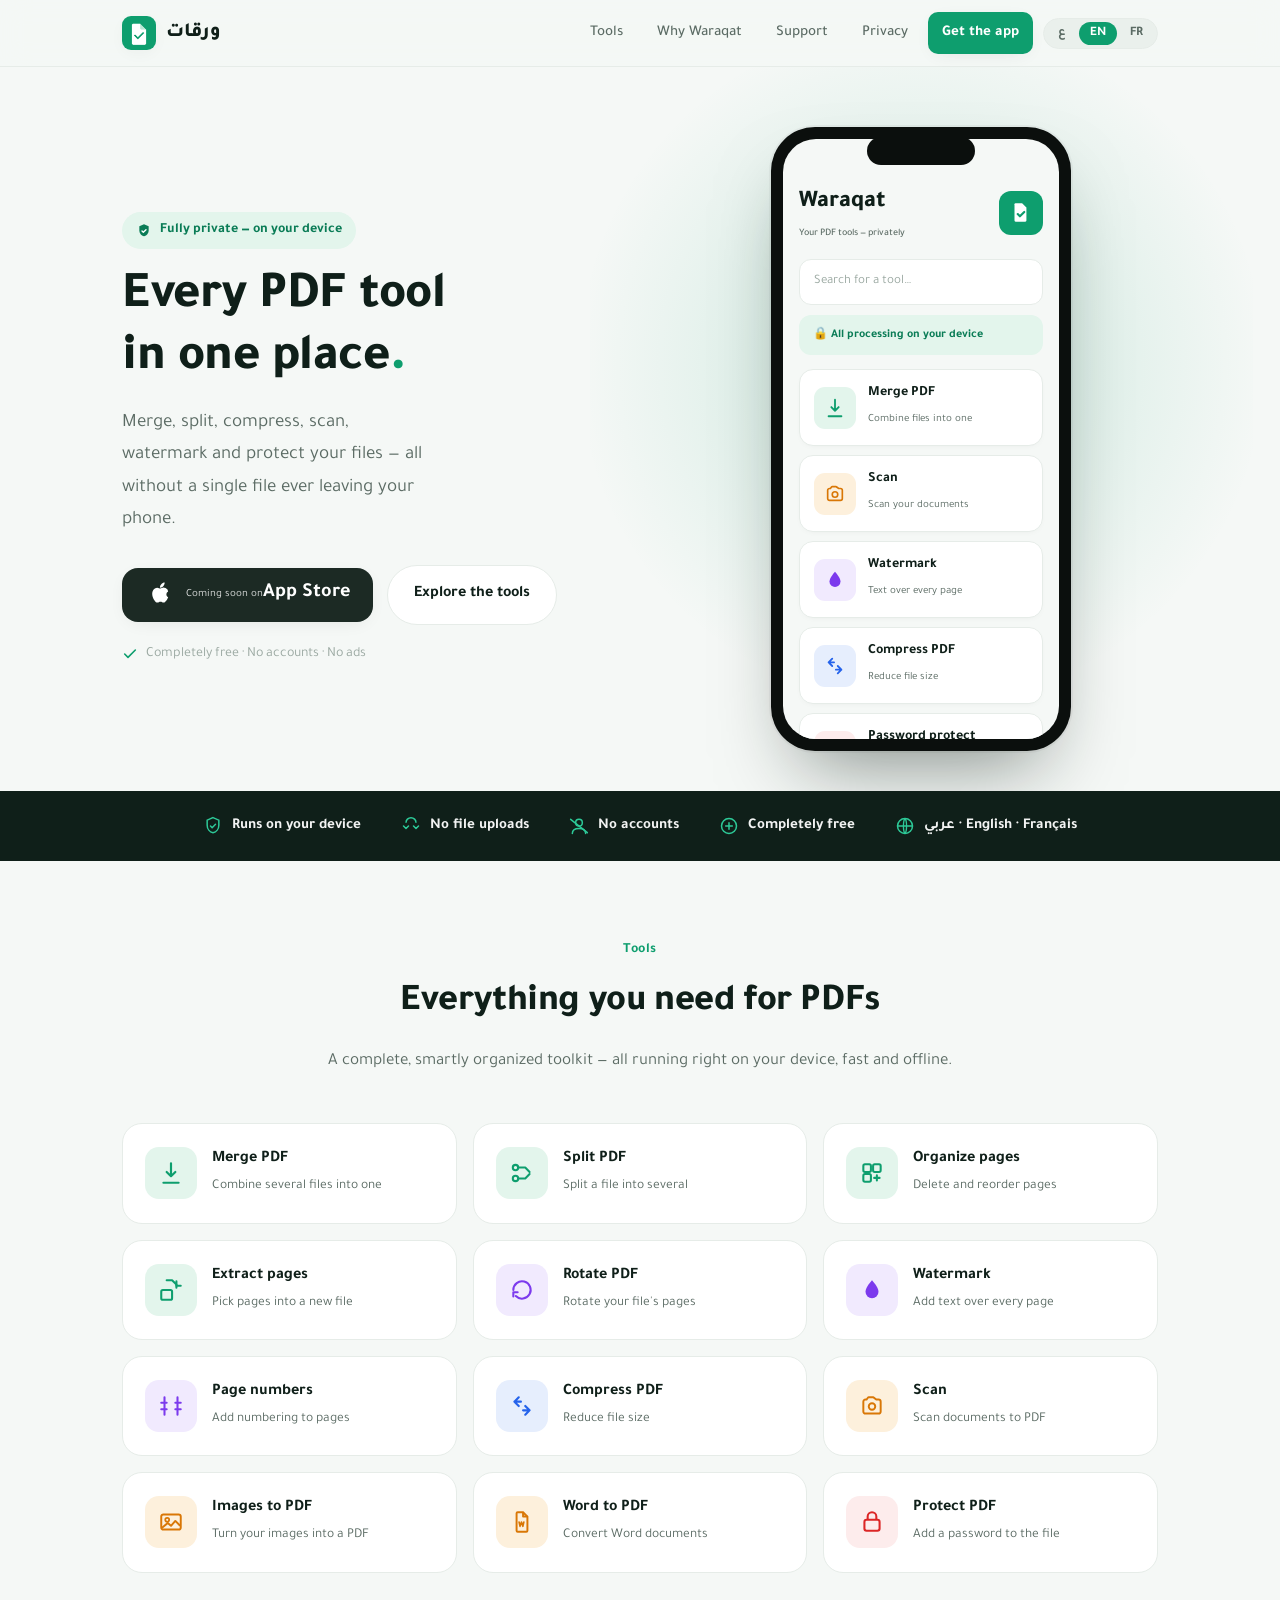
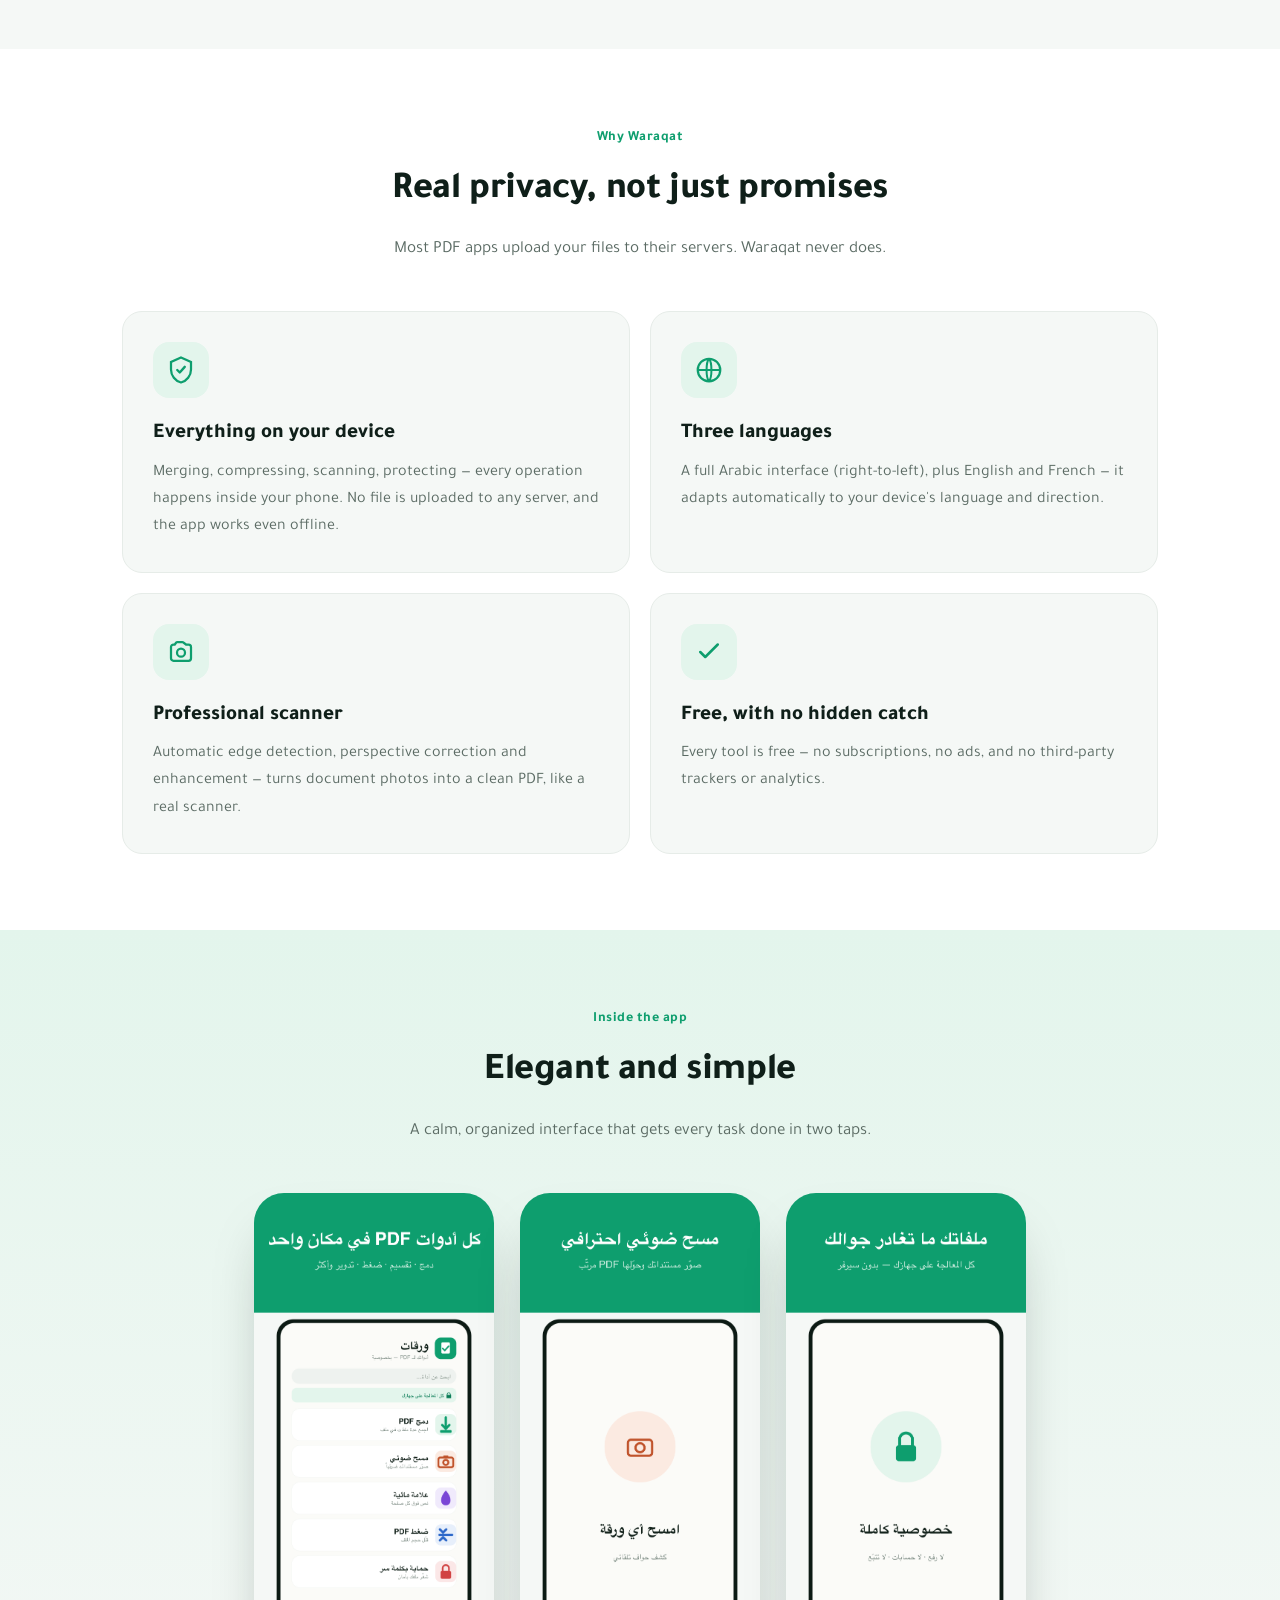
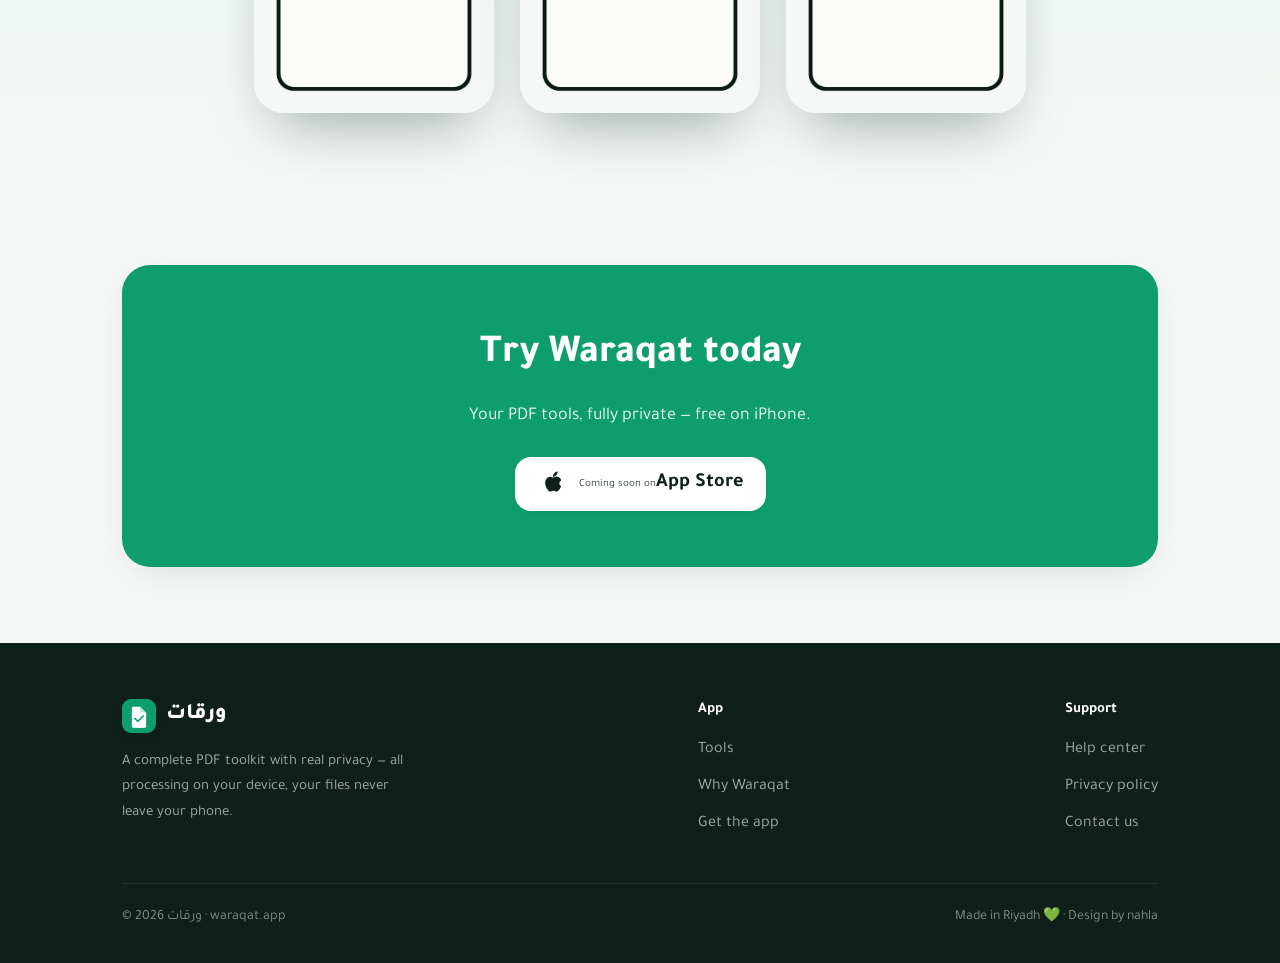
==== commit 52698bf8: "Make the site trilingual (ar/en/fr) with a language switcher Co-Authored-By: Claude Opus 4.8 <norepl" ====
--- a/index.html
+++ b/index.html
@@ -24,11 +24,16 @@
   <div class="wrap">
     <a href="index.html" class="brand"><img src="assets/icon.png" alt="ورقات" /> ورقات</a>
     <div class="nav-links">
-      <a href="#tools">الأدوات</a>
-      <a href="#why">لماذا ورقات</a>
-      <a href="support.html">الدعم</a>
-      <a href="privacy.html">الخصوصية</a>
-      <a href="#download" class="cta">حمّل التطبيق</a>
+      <a href="#tools" data-i18n="nav_tools">الأدوات</a>
+      <a href="#why" data-i18n="nav_why">لماذا ورقات</a>
+      <a href="support.html" data-i18n="nav_support">الدعم</a>
+      <a href="privacy.html" data-i18n="nav_privacy">الخصوصية</a>
+      <a href="#download" class="cta" data-i18n="nav_download">حمّل التطبيق</a>
+      <div class="lang-switch">
+        <button type="button" data-lang="ar">ع</button>
+        <button type="button" data-lang="en">EN</button>
+        <button type="button" data-lang="fr">FR</button>
+      </div>
     </div>
   </div>
 </nav>
@@ -39,20 +44,20 @@
     <div class="hero-copy">
       <span class="eyebrow">
         <svg viewBox="0 0 24 24" fill="none"><path d="M12 2l7 3v6c0 4.5-3 8.3-7 9-4-0.7-7-4.5-7-9V5l7-3z" fill="currentColor"/><path d="M9 12l2 2 4-4" stroke="#fff" stroke-width="2" stroke-linecap="round" stroke-linejoin="round"/></svg>
-        خصوصية كاملة — على جهازك
+        <span data-i18n="hero_eyebrow">خصوصية كاملة — على جهازك</span>
       </span>
-      <h1>كل أدوات الـ PDF<br>في مكان واحد<span class="accent">.</span></h1>
-      <p class="lead">ادمج، قسّم، اضغط، امسح ضوئياً، وقّع بعلامة مائية، واحمِ ملفاتك — كل ذلك بدون ما يغادر أي ملف جوالك.</p>
+      <h1><span data-i18n="hero_h1a">كل أدوات الـ PDF</span><br><span data-i18n="hero_h1b">في مكان واحد</span><span class="accent">.</span></h1>
+      <p class="lead" data-i18n="hero_lead">ادمج، قسّم، اضغط، امسح ضوئياً، وقّع بعلامة مائية، واحمِ ملفاتك — كل ذلك بدون ما يغادر أي ملف جوالك.</p>
       <div class="hero-cta">
         <a href="#download" class="store-badge soon">
           <svg viewBox="0 0 24 24" fill="currentColor"><path d="M16.5 2c.1 1-.3 2-1 2.8-.7.8-1.7 1.4-2.7 1.3-.1-1 .3-2 1-2.7C14.5 2.5 15.6 2 16.5 2zm2.8 7.2c-.6.4-1.4 1.1-1.4 2.4 0 1.5 1.3 2.1 1.4 2.1-.1.2-.4 1.3-1.2 2.4-.7.9-1.4 1.9-2.4 1.9s-1.3-.6-2.5-.6-1.5.6-2.5.6-1.7-.9-2.4-1.9c-1.4-2-2.5-5.6-1-8 .7-1.2 2-2 3.3-2 1 0 1.9.7 2.5.7.6 0 1.7-.8 2.9-.7.5 0 1.9.2 2.8 1.5z"/></svg>
-          <span><span class="sb-small">قريباً على</span><span class="sb-big">App Store</span></span>
+          <span><span class="sb-small" data-i18n="badge_small">قريباً على</span><span class="sb-big" data-i18n="badge_big">App Store</span></span>
         </a>
-        <a href="#tools" class="btn btn-ghost">استكشف الأدوات</a>
+        <a href="#tools" class="btn btn-ghost" data-i18n="btn_explore">استكشف الأدوات</a>
       </div>
       <div class="hero-note">
         <svg viewBox="0 0 24 24" fill="none"><path d="M20 6L9 17l-5-5" stroke="var(--green)" stroke-width="2.4" stroke-linecap="round" stroke-linejoin="round"/></svg>
-        مجاني بالكامل · بدون حسابات · بدون إعلانات
+        <span data-i18n="hero_note">مجاني بالكامل · بدون حسابات · بدون إعلانات</span>
       </div>
     </div>
 
@@ -63,33 +68,33 @@
         <div class="phone-screen">
           <div class="ps-inner">
             <div class="ps-head">
-              <div class="ps-title">ورقات<small>أدواتك للـ PDF — بخصوصية</small></div>
+              <div class="ps-title"><span data-i18n="ps_title">ورقات</span><small data-i18n="ps_subtitle">أدواتك للـ PDF — بخصوصية</small></div>
               <div class="ps-logo">
                 <svg viewBox="0 0 24 24" fill="none"><path d="M7 3h6l4 4v12a1 1 0 0 1-1 1H7a1 1 0 0 1-1-1V4a1 1 0 0 1 1-1z" fill="#fff"/><path d="M9 13l2 2 4-4" stroke="#0E9E6E" stroke-width="2" stroke-linecap="round" stroke-linejoin="round"/></svg>
               </div>
             </div>
-            <div class="ps-search">ابحث عن أداة…</div>
-            <div class="ps-banner">🔒 كل المعالجة على جهازك</div>
+            <div class="ps-search" data-i18n="ps_search">ابحث عن أداة…</div>
+            <div class="ps-banner" data-i18n="ps_banner">🔒 كل المعالجة على جهازك</div>
 
             <div class="ps-row">
               <div class="ps-ic" style="background:var(--c-organize-bg);color:var(--c-organize-fg)"><svg viewBox="0 0 24 24" fill="none"><path d="M12 3v12m0 0l-4-4m4 4l4-4M5 21h14" stroke="currentColor" stroke-width="2" stroke-linecap="round" stroke-linejoin="round"/></svg></div>
-              <div class="txt"><b>دمج PDF</b><span>اجمع عدة ملفات في ملف</span></div>
+              <div class="txt"><b data-i18n="ps_merge_t">دمج PDF</b><span data-i18n="ps_merge_d">اجمع عدة ملفات في ملف</span></div>
             </div>
             <div class="ps-row">
               <div class="ps-ic" style="background:var(--c-convert-bg);color:var(--c-convert-fg)"><svg viewBox="0 0 24 24" fill="none"><path d="M4 8a2 2 0 0 1 2-2h1l1.2-1.6a1 1 0 0 1 .8-.4h4a1 1 0 0 1 .8.4L16 6h2a2 2 0 0 1 2 2v9a2 2 0 0 1-2 2H6a2 2 0 0 1-2-2V8z" stroke="currentColor" stroke-width="1.8"/><circle cx="12" cy="12.5" r="3" stroke="currentColor" stroke-width="1.8"/></svg></div>
-              <div class="txt"><b>مسح ضوئي</b><span>صوّر مستنداتك ضوئياً</span></div>
+              <div class="txt"><b data-i18n="ps_scan_t">مسح ضوئي</b><span data-i18n="ps_scan_d">صوّر مستنداتك ضوئياً</span></div>
             </div>
             <div class="ps-row">
               <div class="ps-ic" style="background:var(--c-edit-bg);color:var(--c-edit-fg)"><svg viewBox="0 0 24 24" fill="none"><path d="M12 3s6 6.5 6 10.5A6 6 0 0 1 6 13.5C6 9.5 12 3 12 3z" fill="currentColor"/></svg></div>
-              <div class="txt"><b>علامة مائية</b><span>نص فوق كل صفحة</span></div>
+              <div class="txt"><b data-i18n="ps_wm_t">علامة مائية</b><span data-i18n="ps_wm_d">نص فوق كل صفحة</span></div>
             </div>
             <div class="ps-row">
               <div class="ps-ic" style="background:var(--c-optimize-bg);color:var(--c-optimize-fg)"><svg viewBox="0 0 24 24" fill="none"><path d="M9 4L5 8m0 0l4 4M5 8h6m4 12l4-4m0 0l-4-4m4 4h-6" stroke="currentColor" stroke-width="2" stroke-linecap="round" stroke-linejoin="round"/></svg></div>
-              <div class="txt"><b>ضغط PDF</b><span>قلّل حجم الملف</span></div>
+              <div class="txt"><b data-i18n="ps_compress_t">ضغط PDF</b><span data-i18n="ps_compress_d">قلّل حجم الملف</span></div>
             </div>
             <div class="ps-row">
               <div class="ps-ic" style="background:var(--c-security-bg);color:var(--c-security-fg)"><svg viewBox="0 0 24 24" fill="none"><rect x="5" y="10" width="14" height="10" rx="2" stroke="currentColor" stroke-width="1.9"/><path d="M8 10V7a4 4 0 0 1 8 0v3" stroke="currentColor" stroke-width="1.9"/></svg></div>
-              <div class="txt"><b>حماية بكلمة سر</b><span>شفّر ملفك بأمان</span></div>
+              <div class="txt"><b data-i18n="ps_protect_t">حماية بكلمة سر</b><span data-i18n="ps_protect_d">شفّر ملفك بأمان</span></div>
             </div>
           </div>
         </div>
@@ -101,11 +106,11 @@
 <!-- Trust bar -->
 <div class="trust">
   <div class="wrap">
-    <div class="item"><svg viewBox="0 0 24 24" fill="none"><path d="M12 2l7 3v6c0 4.5-3 8.3-7 9-4-.7-7-4.5-7-9V5l7-3z" stroke="currentColor" stroke-width="1.8"/><path d="M9 12l2 2 4-4" stroke="currentColor" stroke-width="1.8" stroke-linecap="round" stroke-linejoin="round"/></svg> يعمل على جهازك</div>
-    <div class="item"><svg viewBox="0 0 24 24" fill="none"><path d="M18 8A6 6 0 1 0 6 8" stroke="currentColor" stroke-width="1.8"/><path d="M3 12l3 3 3-3M21 12l-3 3-3-3" stroke="currentColor" stroke-width="1.8" stroke-linecap="round" stroke-linejoin="round"/></svg> بدون رفع للملفات</div>
-    <div class="item"><svg viewBox="0 0 24 24" fill="none"><circle cx="12" cy="8" r="4" stroke="currentColor" stroke-width="1.8"/><path d="M4 21c0-4 3.6-6 8-6s8 2 8 6" stroke="currentColor" stroke-width="1.8" stroke-linecap="round"/><path d="M2 4l20 16" stroke="currentColor" stroke-width="1.8" stroke-linecap="round"/></svg> بدون حسابات</div>
-    <div class="item"><svg viewBox="0 0 24 24" fill="none"><circle cx="12" cy="12" r="9" stroke="currentColor" stroke-width="1.8"/><path d="M8 12h8M12 8v8" stroke="currentColor" stroke-width="1.8" stroke-linecap="round"/></svg> مجاني بالكامل</div>
-    <div class="item"><svg viewBox="0 0 24 24" fill="none"><circle cx="12" cy="12" r="9" stroke="currentColor" stroke-width="1.8"/><path d="M3 12h18M12 3c2.5 3 2.5 15 0 18M12 3c-2.5 3-2.5 15 0 18" stroke="currentColor" stroke-width="1.6"/></svg> عربي · English · Français</div>
+    <div class="item"><svg viewBox="0 0 24 24" fill="none"><path d="M12 2l7 3v6c0 4.5-3 8.3-7 9-4-.7-7-4.5-7-9V5l7-3z" stroke="currentColor" stroke-width="1.8"/><path d="M9 12l2 2 4-4" stroke="currentColor" stroke-width="1.8" stroke-linecap="round" stroke-linejoin="round"/></svg> <span data-i18n="trust_1">يعمل على جهازك</span></div>
+    <div class="item"><svg viewBox="0 0 24 24" fill="none"><path d="M18 8A6 6 0 1 0 6 8" stroke="currentColor" stroke-width="1.8"/><path d="M3 12l3 3 3-3M21 12l-3 3-3-3" stroke="currentColor" stroke-width="1.8" stroke-linecap="round" stroke-linejoin="round"/></svg> <span data-i18n="trust_2">بدون رفع للملفات</span></div>
+    <div class="item"><svg viewBox="0 0 24 24" fill="none"><circle cx="12" cy="8" r="4" stroke="currentColor" stroke-width="1.8"/><path d="M4 21c0-4 3.6-6 8-6s8 2 8 6" stroke="currentColor" stroke-width="1.8" stroke-linecap="round"/><path d="M2 4l20 16" stroke="currentColor" stroke-width="1.8" stroke-linecap="round"/></svg> <span data-i18n="trust_3">بدون حسابات</span></div>
+    <div class="item"><svg viewBox="0 0 24 24" fill="none"><circle cx="12" cy="12" r="9" stroke="currentColor" stroke-width="1.8"/><path d="M8 12h8M12 8v8" stroke="currentColor" stroke-width="1.8" stroke-linecap="round"/></svg> <span data-i18n="trust_4">مجاني بالكامل</span></div>
+    <div class="item"><svg viewBox="0 0 24 24" fill="none"><circle cx="12" cy="12" r="9" stroke="currentColor" stroke-width="1.8"/><path d="M3 12h18M12 3c2.5 3 2.5 15 0 18M12 3c-2.5 3-2.5 15 0 18" stroke="currentColor" stroke-width="1.6"/></svg> <span data-i18n="trust_5">عربي · English · Français</span></div>
   </div>
 </div>
 
@@ -113,63 +118,58 @@
 <section id="tools">
   <div class="wrap">
     <div class="sec-head">
-      <span class="kicker">الأدوات</span>
-      <h2>كل ما تحتاجه لملفات الـ PDF</h2>
-      <p>أدوات كاملة منظّمة بذكاء — كلها تعمل على جهازك مباشرة، بسرعة وبدون إنترنت.</p>
+      <span class="kicker" data-i18n="tools_kicker">الأدوات</span>
+      <h2 data-i18n="tools_h2">كل ما تحتاجه لملفات الـ PDF</h2>
+      <p data-i18n="tools_p">أدوات كاملة منظّمة بذكاء — كلها تعمل على جهازك مباشرة، بسرعة وبدون إنترنت.</p>
     </div>
     <div class="tools-grid">
-      <!-- organize -->
       <div class="tool">
         <div class="t-ic" style="background:var(--c-organize-bg);color:var(--c-organize-fg)"><svg viewBox="0 0 24 24" fill="none"><path d="M12 3v12m0 0l-4-4m4 4l4-4M5 21h14" stroke="currentColor" stroke-width="2" stroke-linecap="round" stroke-linejoin="round"/></svg></div>
-        <div><b>دمج PDF</b><span>اجمع عدة ملفات في ملف واحد</span></div>
+        <div><b data-i18n="t_merge_t">دمج PDF</b><span data-i18n="t_merge_d">اجمع عدة ملفات في ملف واحد</span></div>
       </div>
       <div class="tool">
         <div class="t-ic" style="background:var(--c-organize-bg);color:var(--c-organize-fg)"><svg viewBox="0 0 24 24" fill="none"><circle cx="6" cy="7" r="2.5" stroke="currentColor" stroke-width="1.9"/><circle cx="6" cy="17" r="2.5" stroke="currentColor" stroke-width="1.9"/><path d="M8.5 7H15l4 4M8.5 17H15l4-4" stroke="currentColor" stroke-width="1.9" stroke-linecap="round" stroke-linejoin="round"/></svg></div>
-        <div><b>تقسيم PDF</b><span>قسّم الملف إلى عدة ملفات</span></div>
+        <div><b data-i18n="t_split_t">تقسيم PDF</b><span data-i18n="t_split_d">قسّم الملف إلى عدة ملفات</span></div>
       </div>
       <div class="tool">
         <div class="t-ic" style="background:var(--c-organize-bg);color:var(--c-organize-fg)"><svg viewBox="0 0 24 24" fill="none"><rect x="4" y="4" width="7" height="7" rx="1.5" stroke="currentColor" stroke-width="1.9"/><rect x="13" y="4" width="7" height="7" rx="1.5" stroke="currentColor" stroke-width="1.9"/><rect x="4" y="13" width="7" height="7" rx="1.5" stroke="currentColor" stroke-width="1.9"/><path d="M16.5 14v5M14 16.5h5" stroke="currentColor" stroke-width="1.9" stroke-linecap="round"/></svg></div>
-        <div><b>تنظيم الصفحات</b><span>احذف أو أعد ترتيب الصفحات</span></div>
+        <div><b data-i18n="t_organize_t">تنظيم الصفحات</b><span data-i18n="t_organize_d">احذف أو أعد ترتيب الصفحات</span></div>
       </div>
       <div class="tool">
         <div class="t-ic" style="background:var(--c-organize-bg);color:var(--c-organize-fg)"><svg viewBox="0 0 24 24" fill="none"><path d="M8 3h5l4 4v3" stroke="currentColor" stroke-width="1.9" stroke-linecap="round" stroke-linejoin="round"/><path d="M17 4v4h4" stroke="currentColor" stroke-width="1.9" stroke-linecap="round" stroke-linejoin="round"/><rect x="3" y="12" width="10" height="9" rx="1.5" stroke="currentColor" stroke-width="1.9"/></svg></div>
-        <div><b>استخراج صفحات</b><span>اختر صفحات معينة في ملف جديد</span></div>
-      </div>
-      <!-- edit -->
+        <div><b data-i18n="t_extract_t">استخراج صفحات</b><span data-i18n="t_extract_d">اختر صفحات معينة في ملف جديد</span></div>
+      </div>
       <div class="tool">
         <div class="t-ic" style="background:var(--c-edit-bg);color:var(--c-edit-fg)"><svg viewBox="0 0 24 24" fill="none"><path d="M4 12a8 8 0 1 1 2.3 5.6" stroke="currentColor" stroke-width="1.9" stroke-linecap="round"/><path d="M4 18v-4h4" stroke="currentColor" stroke-width="1.9" stroke-linecap="round" stroke-linejoin="round"/></svg></div>
-        <div><b>تدوير PDF</b><span>دوّر صفحات ملفك</span></div>
+        <div><b data-i18n="t_rotate_t">تدوير PDF</b><span data-i18n="t_rotate_d">دوّر صفحات ملفك</span></div>
       </div>
       <div class="tool">
         <div class="t-ic" style="background:var(--c-edit-bg);color:var(--c-edit-fg)"><svg viewBox="0 0 24 24" fill="none"><path d="M12 3s6 6.5 6 10.5A6 6 0 0 1 6 13.5C6 9.5 12 3 12 3z" fill="currentColor"/></svg></div>
-        <div><b>علامة مائية</b><span>أضف نصاً فوق كل صفحة</span></div>
+        <div><b data-i18n="t_watermark_t">علامة مائية</b><span data-i18n="t_watermark_d">أضف نصاً فوق كل صفحة</span></div>
       </div>
       <div class="tool">
         <div class="t-ic" style="background:var(--c-edit-bg);color:var(--c-edit-fg)"><svg viewBox="0 0 24 24" fill="none"><path d="M6 4v16M18 4v16M3 9h5M3 15h5M16 9h5M16 15h5" stroke="currentColor" stroke-width="1.9" stroke-linecap="round"/></svg></div>
-        <div><b>أرقام الصفحات</b><span>أضف ترقيماً للصفحات</span></div>
-      </div>
-      <!-- optimize -->
+        <div><b data-i18n="t_pagenum_t">أرقام الصفحات</b><span data-i18n="t_pagenum_d">أضف ترقيماً للصفحات</span></div>
+      </div>
       <div class="tool">
         <div class="t-ic" style="background:var(--c-optimize-bg);color:var(--c-optimize-fg)"><svg viewBox="0 0 24 24" fill="none"><path d="M9 4L5 8m0 0l4 4M5 8h6m4 12l4-4m0 0l-4-4m4 4h-6" stroke="currentColor" stroke-width="2" stroke-linecap="round" stroke-linejoin="round"/></svg></div>
-        <div><b>ضغط PDF</b><span>قلّل حجم الملف</span></div>
-      </div>
-      <!-- convert -->
+        <div><b data-i18n="t_compress_t">ضغط PDF</b><span data-i18n="t_compress_d">قلّل حجم الملف</span></div>
+      </div>
       <div class="tool">
         <div class="t-ic" style="background:var(--c-convert-bg);color:var(--c-convert-fg)"><svg viewBox="0 0 24 24" fill="none"><path d="M4 8a2 2 0 0 1 2-2h1l1.2-1.6a1 1 0 0 1 .8-.4h4a1 1 0 0 1 .8.4L16 6h2a2 2 0 0 1 2 2v9a2 2 0 0 1-2 2H6a2 2 0 0 1-2-2V8z" stroke="currentColor" stroke-width="1.8"/><circle cx="12" cy="12.5" r="3" stroke="currentColor" stroke-width="1.8"/></svg></div>
-        <div><b>مسح ضوئي</b><span>صوّر مستنداتك وحوّلها إلى PDF</span></div>
+        <div><b data-i18n="t_scan_t">مسح ضوئي</b><span data-i18n="t_scan_d">صوّر مستنداتك وحوّلها إلى PDF</span></div>
       </div>
       <div class="tool">
         <div class="t-ic" style="background:var(--c-convert-bg);color:var(--c-convert-fg)"><svg viewBox="0 0 24 24" fill="none"><rect x="3" y="5" width="18" height="14" rx="2" stroke="currentColor" stroke-width="1.8"/><circle cx="8.5" cy="10" r="1.8" stroke="currentColor" stroke-width="1.6"/><path d="M4 17l5-4 3 2.5L16 11l4 4" stroke="currentColor" stroke-width="1.8" stroke-linecap="round" stroke-linejoin="round"/></svg></div>
-        <div><b>صور إلى PDF</b><span>حوّل صورك إلى ملف PDF</span></div>
+        <div><b data-i18n="t_images_t">صور إلى PDF</b><span data-i18n="t_images_d">حوّل صورك إلى ملف PDF</span></div>
       </div>
       <div class="tool">
         <div class="t-ic" style="background:var(--c-convert-bg);color:var(--c-convert-fg)"><svg viewBox="0 0 24 24" fill="none"><path d="M8 3h5l4 4v13a1 1 0 0 1-1 1H8a1 1 0 0 1-1-1V4a1 1 0 0 1 1-1z" stroke="currentColor" stroke-width="1.8"/><path d="M13 3v4h4" stroke="currentColor" stroke-width="1.8" stroke-linejoin="round"/><path d="M9.3 12l.9 4 1.3-4 1.3 4 .9-4" stroke="currentColor" stroke-width="1.5" stroke-linecap="round" stroke-linejoin="round"/></svg></div>
-        <div><b>Word إلى PDF</b><span>حوّل مستندات Word</span></div>
-      </div>
-      <!-- security -->
+        <div><b data-i18n="t_word_t">Word إلى PDF</b><span data-i18n="t_word_d">حوّل مستندات Word</span></div>
+      </div>
       <div class="tool">
         <div class="t-ic" style="background:var(--c-security-bg);color:var(--c-security-fg)"><svg viewBox="0 0 24 24" fill="none"><rect x="5" y="10" width="14" height="10" rx="2" stroke="currentColor" stroke-width="1.9"/><path d="M8 10V7a4 4 0 0 1 8 0v3" stroke="currentColor" stroke-width="1.9"/></svg></div>
-        <div><b>حماية PDF</b><span>أضف كلمة سر للملف</span></div>
+        <div><b data-i18n="t_protect_t">حماية PDF</b><span data-i18n="t_protect_d">أضف كلمة سر للملف</span></div>
       </div>
     </div>
   </div>
@@ -179,30 +179,30 @@
 <section id="why" class="why">
   <div class="wrap">
     <div class="sec-head">
-      <span class="kicker">لماذا ورقات</span>
-      <h2>خصوصية حقيقية، لا وعود فقط</h2>
-      <p>معظم تطبيقات الـ PDF ترفع ملفاتك إلى خوادمها. ورقات لا يفعل — أبداً.</p>
+      <span class="kicker" data-i18n="why_kicker">لماذا ورقات</span>
+      <h2 data-i18n="why_h2">خصوصية حقيقية، لا وعود فقط</h2>
+      <p data-i18n="why_p">معظم تطبيقات الـ PDF ترفع ملفاتك إلى خوادمها. ورقات لا يفعل — أبداً.</p>
     </div>
     <div class="why-grid">
       <div class="feature">
         <div class="f-ic"><svg viewBox="0 0 24 24" fill="none"><path d="M12 2l8 3.5v6c0 5-3.4 9.4-8 10.5-4.6-1.1-8-5.5-8-10.5v-6L12 2z" stroke="currentColor" stroke-width="1.8"/><path d="M9 12l2 2 4-4.5" stroke="currentColor" stroke-width="1.9" stroke-linecap="round" stroke-linejoin="round"/></svg></div>
-        <h3>كل شيء على جهازك</h3>
-        <p>الدمج، الضغط، المسح الضوئي، الحماية — كل العمليات تتم داخل جوالك. لا يُرفع أي ملف إلى أي خادم، ويعمل التطبيق حتى بدون إنترنت.</p>
+        <h3 data-i18n="feat1_t">كل شيء على جهازك</h3>
+        <p data-i18n="feat1_d">الدمج، الضغط، المسح الضوئي، الحماية — كل العمليات تتم داخل جوالك. لا يُرفع أي ملف إلى أي خادم، ويعمل التطبيق حتى بدون إنترنت.</p>
       </div>
       <div class="feature">
         <div class="f-ic"><svg viewBox="0 0 24 24" fill="none"><circle cx="12" cy="12" r="9" stroke="currentColor" stroke-width="1.8"/><path d="M3 12h18M12 3c2.6 3 2.6 15 0 18M12 3c-2.6 3-2.6 15 0 18" stroke="currentColor" stroke-width="1.6"/></svg></div>
-        <h3>بثلاث لغات</h3>
-        <p>واجهة عربية كاملة (يمين لليسار)، وإنجليزية، وفرنسية — تتكيّف تلقائياً مع لغة جهازك واتجاهها.</p>
+        <h3 data-i18n="feat2_t">بثلاث لغات</h3>
+        <p data-i18n="feat2_d">واجهة عربية كاملة (يمين لليسار)، وإنجليزية، وفرنسية — تتكيّف تلقائياً مع لغة جهازك واتجاهها.</p>
       </div>
       <div class="feature">
         <div class="f-ic"><svg viewBox="0 0 24 24" fill="none"><path d="M4 8a2 2 0 0 1 2-2h1l1.2-1.6a1 1 0 0 1 .8-.4h4a1 1 0 0 1 .8.4L16 6h2a2 2 0 0 1 2 2v9a2 2 0 0 1-2 2H6a2 2 0 0 1-2-2V8z" stroke="currentColor" stroke-width="1.8"/><circle cx="12" cy="12.5" r="3.2" stroke="currentColor" stroke-width="1.8"/></svg></div>
-        <h3>ماسح ضوئي احترافي</h3>
-        <p>اكتشاف حواف تلقائي، تصحيح للميلان، وتحسين للوضوح — يحوّل صور مستنداتك إلى PDF نظيف كأنه من ماسح حقيقي.</p>
+        <h3 data-i18n="feat3_t">ماسح ضوئي احترافي</h3>
+        <p data-i18n="feat3_d">اكتشاف حواف تلقائي، تصحيح للميلان، وتحسين للوضوح — يحوّل صور مستنداتك إلى PDF نظيف كأنه من ماسح حقيقي.</p>
       </div>
       <div class="feature">
         <div class="f-ic"><svg viewBox="0 0 24 24" fill="none"><path d="M5 12l4 4 10-10" stroke="currentColor" stroke-width="2" stroke-linecap="round" stroke-linejoin="round"/></svg></div>
-        <h3>مجاني بلا مقابل خفي</h3>
-        <p>كل الأدوات متاحة مجاناً — بدون اشتراكات، بدون إعلانات، وبدون أدوات تتبّع أو تحليلات من أي طرف ثالث.</p>
+        <h3 data-i18n="feat4_t">مجاني بلا مقابل خفي</h3>
+        <p data-i18n="feat4_d">كل الأدوات متاحة مجاناً — بدون اشتراكات، بدون إعلانات، وبدون أدوات تتبّع أو تحليلات من أي طرف ثالث.</p>
       </div>
     </div>
   </div>
@@ -212,14 +212,14 @@
 <section class="shots">
   <div class="wrap">
     <div class="sec-head">
-      <span class="kicker">من داخل التطبيق</span>
-      <h2>تصميم أنيق وسهل</h2>
-      <p>واجهة هادئة ومنظّمة تجعل كل مهمة تنتهي بضغطتين.</p>
+      <span class="kicker" data-i18n="shots_kicker">من داخل التطبيق</span>
+      <h2 data-i18n="shots_h2">تصميم أنيق وسهل</h2>
+      <p data-i18n="shots_p">واجهة هادئة ومنظّمة تجعل كل مهمة تنتهي بضغطتين.</p>
     </div>
     <div class="shots-row">
-      <img src="assets/shot-home.png" alt="الشاشة الرئيسية لتطبيق ورقات" loading="lazy" />
-      <img src="assets/shot-scan.png" alt="المسح الضوئي في تطبيق ورقات" loading="lazy" />
-      <img src="assets/shot-privacy.png" alt="خصوصية تطبيق ورقات" loading="lazy" />
+      <img src="assets/shot-home.png" alt="Waraqat home" loading="lazy" />
+      <img src="assets/shot-scan.png" alt="Waraqat scan" loading="lazy" />
+      <img src="assets/shot-privacy.png" alt="Waraqat privacy" loading="lazy" />
     </div>
   </div>
 </section>
@@ -228,11 +228,11 @@
 <section id="download">
   <div class="wrap">
     <div class="cta-band">
-      <h2>جرّب ورقات اليوم</h2>
-      <p>أدواتك للـ PDF، بخصوصية كاملة — مجاناً على آيفون.</p>
+      <h2 data-i18n="cta_h2">جرّب ورقات اليوم</h2>
+      <p data-i18n="cta_p">أدواتك للـ PDF، بخصوصية كاملة — مجاناً على آيفون.</p>
       <a href="#" class="store-badge">
         <svg viewBox="0 0 24 24" fill="currentColor"><path d="M16.5 2c.1 1-.3 2-1 2.8-.7.8-1.7 1.4-2.7 1.3-.1-1 .3-2 1-2.7C14.5 2.5 15.6 2 16.5 2zm2.8 7.2c-.6.4-1.4 1.1-1.4 2.4 0 1.5 1.3 2.1 1.4 2.1-.1.2-.4 1.3-1.2 2.4-.7.9-1.4 1.9-2.4 1.9s-1.3-.6-2.5-.6-1.5.6-2.5.6-1.7-.9-2.4-1.9c-1.4-2-2.5-5.6-1-8 .7-1.2 2-2 3.3-2 1 0 1.9.7 2.5.7.6 0 1.7-.8 2.9-.7.5 0 1.9.2 2.8 1.5z"/></svg>
-        <span><span class="sb-small">قريباً على</span><span class="sb-big">App Store</span></span>
+        <span><span class="sb-small" data-i18n="badge_small">قريباً على</span><span class="sb-big" data-i18n="badge_big">App Store</span></span>
       </a>
     </div>
   </div>
@@ -244,31 +244,32 @@
     <div class="cols">
       <div>
         <div class="brand" style="font-size:22px"><img src="assets/icon.png" alt="" style="width:34px;height:34px;border-radius:9px" /> ورقات</div>
-        <p class="f-about">أدوات PDF كاملة بخصوصية حقيقية — كل المعالجة على جهازك، وملفاتك لا تغادر جوالك أبداً.</p>
+        <p class="f-about" data-i18n="foot_about">أدوات PDF كاملة بخصوصية حقيقية — كل المعالجة على جهازك، وملفاتك لا تغادر جوالك أبداً.</p>
       </div>
       <div>
-        <h4>التطبيق</h4>
+        <h4 data-i18n="foot_app">التطبيق</h4>
         <ul>
-          <li><a href="#tools">الأدوات</a></li>
-          <li><a href="#why">لماذا ورقات</a></li>
-          <li><a href="#download">حمّل التطبيق</a></li>
+          <li><a href="#tools" data-i18n="foot_l_tools">الأدوات</a></li>
+          <li><a href="#why" data-i18n="foot_l_why">لماذا ورقات</a></li>
+          <li><a href="#download" data-i18n="foot_l_download">حمّل التطبيق</a></li>
         </ul>
       </div>
       <div>
-        <h4>الدعم</h4>
+        <h4 data-i18n="foot_support">الدعم</h4>
         <ul>
-          <li><a href="support.html">مركز المساعدة</a></li>
-          <li><a href="privacy.html">سياسة الخصوصية</a></li>
-          <li><a href="mailto:nahlah@nahlah.io">تواصل معنا</a></li>
+          <li><a href="support.html" data-i18n="foot_l_help">مركز المساعدة</a></li>
+          <li><a href="privacy.html" data-i18n="foot_l_privacy">سياسة الخصوصية</a></li>
+          <li><a href="mailto:nahlah@nahlah.io" data-i18n="foot_l_contact">تواصل معنا</a></li>
         </ul>
       </div>
     </div>
     <div class="bottom">
       <span>© 2026 ورقات · waraqat.app</span>
-      <span>صُنع في الرياض 💚 · تصميم nahla</span>
+      <span data-i18n="foot_made">صُنع في الرياض 💚 · تصميم nahla</span>
     </div>
   </div>
 </footer>
 
+<script src="i18n.js"></script>
 </body>
 </html>
--- a/styles.css
+++ b/styles.css
@@ -64,6 +64,16 @@
 }
 .nav-links a.cta:hover { background: var(--green-dark); color: #fff; }
 
+/* Language switch */
+.lang-switch { display: inline-flex; gap: 2px; background: var(--surfaceAlt, #EAF0EC); border: 1px solid var(--line); border-radius: 999px; padding: 3px; margin-inline-start: 4px; }
+.lang-switch button {
+  font-family: inherit; font-weight: 700; font-size: 13px; cursor: pointer;
+  border: none; background: transparent; color: var(--muted);
+  padding: 5px 11px; border-radius: 999px; transition: .15s; line-height: 1;
+}
+.lang-switch button:hover { color: var(--ink); }
+.lang-switch button.on { background: var(--green); color: #fff; }
+
 /* ---------- Buttons ---------- */
 .btn {
   display: inline-flex; align-items: center; justify-content: center; gap: 10px;
@@ -120,7 +130,10 @@
 }
 .phone-screen { background: var(--bg); border-radius: 33px; overflow: hidden; height: 600px; position: relative; }
 .phone-notch { position: absolute; top: 10px; left: 50%; transform: translateX(-50%); width: 108px; height: 28px; background: #0b0f0d; border-radius: 999px; z-index: 3; }
-.ps-inner { padding: 44px 16px 16px; direction: rtl; }
+.ps-inner { padding: 44px 16px 16px; }
+.ps-row .txt { text-align: start; }
+[dir="ltr"] .ps-banner { justify-content: flex-start; }
+[dir="ltr"] .ps-title, [dir="ltr"] .ps-row .txt { text-align: left; }
 .ps-head { display: flex; align-items: center; justify-content: space-between; margin-bottom: 16px; }
 .ps-title { font-size: 24px; font-weight: 800; }
 .ps-title small { display: block; font-size: 10px; font-weight: 500; color: var(--muted); margin-top: 2px; }
